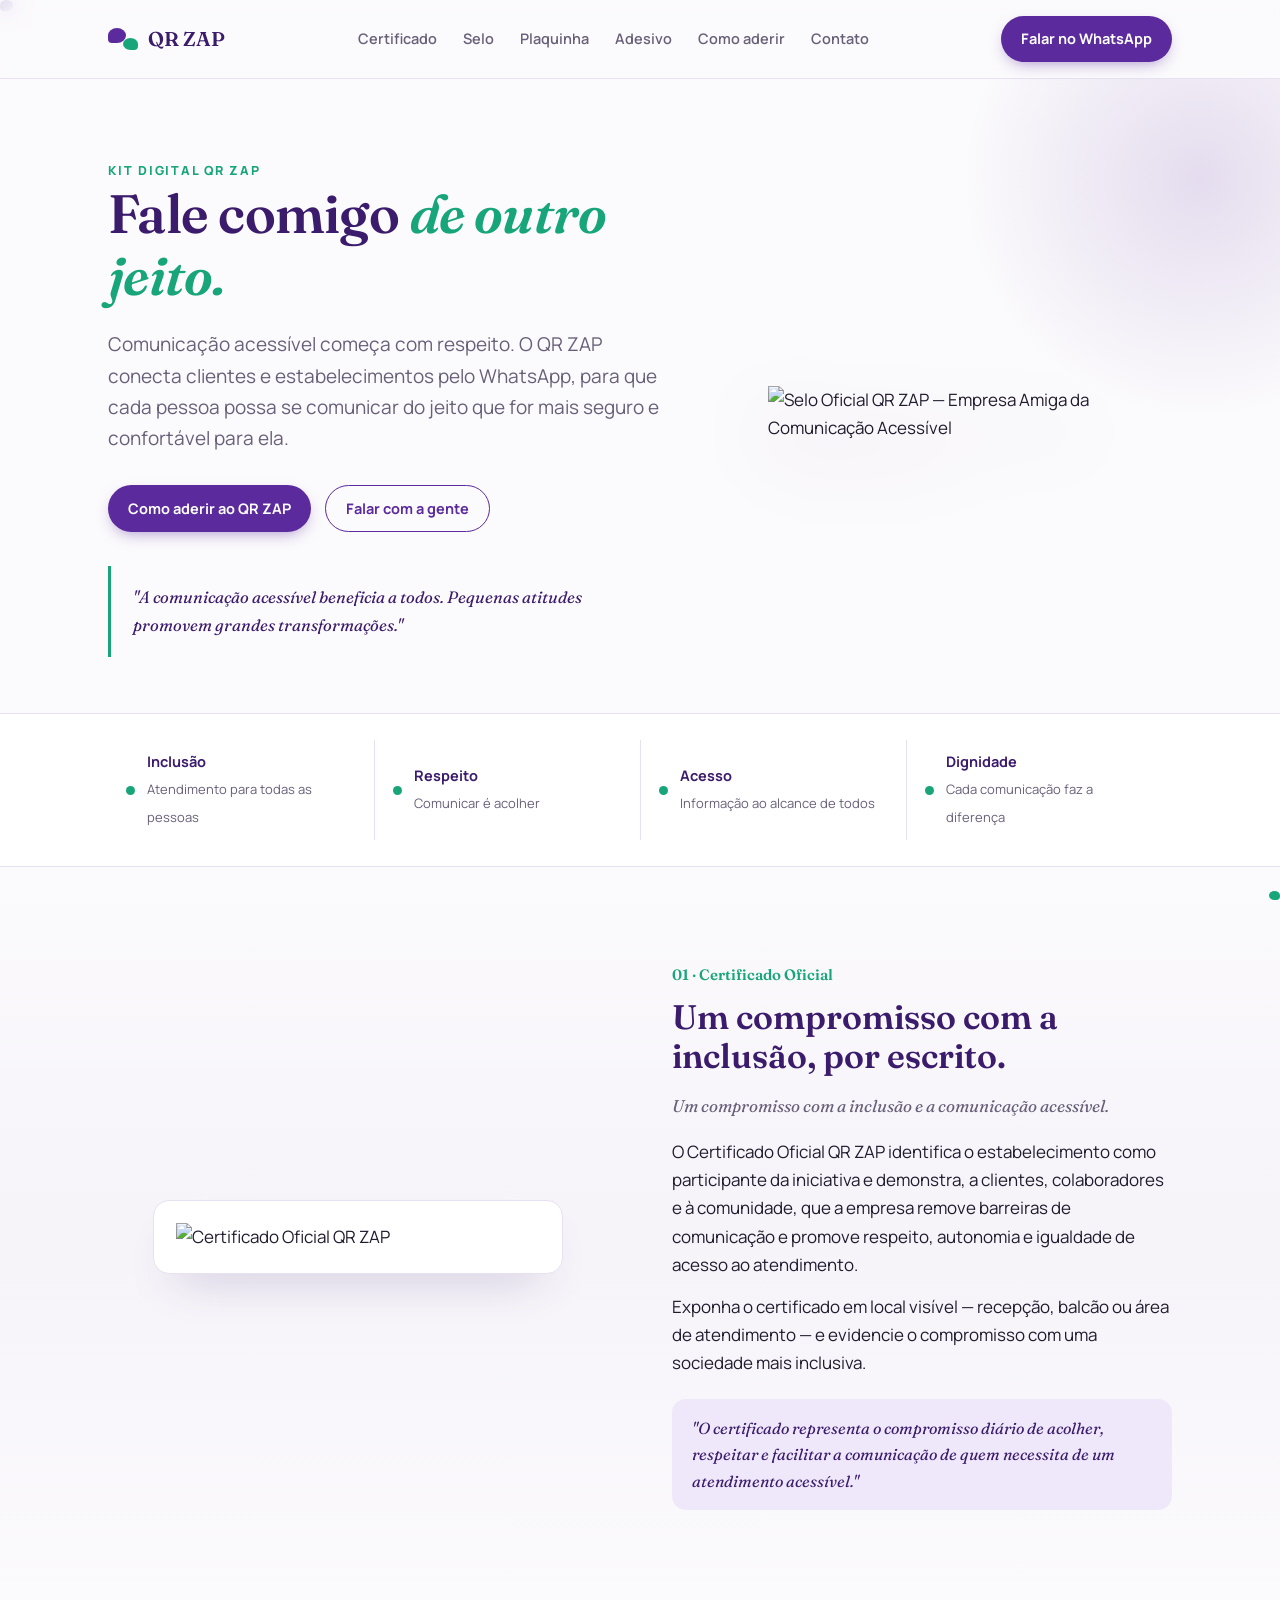
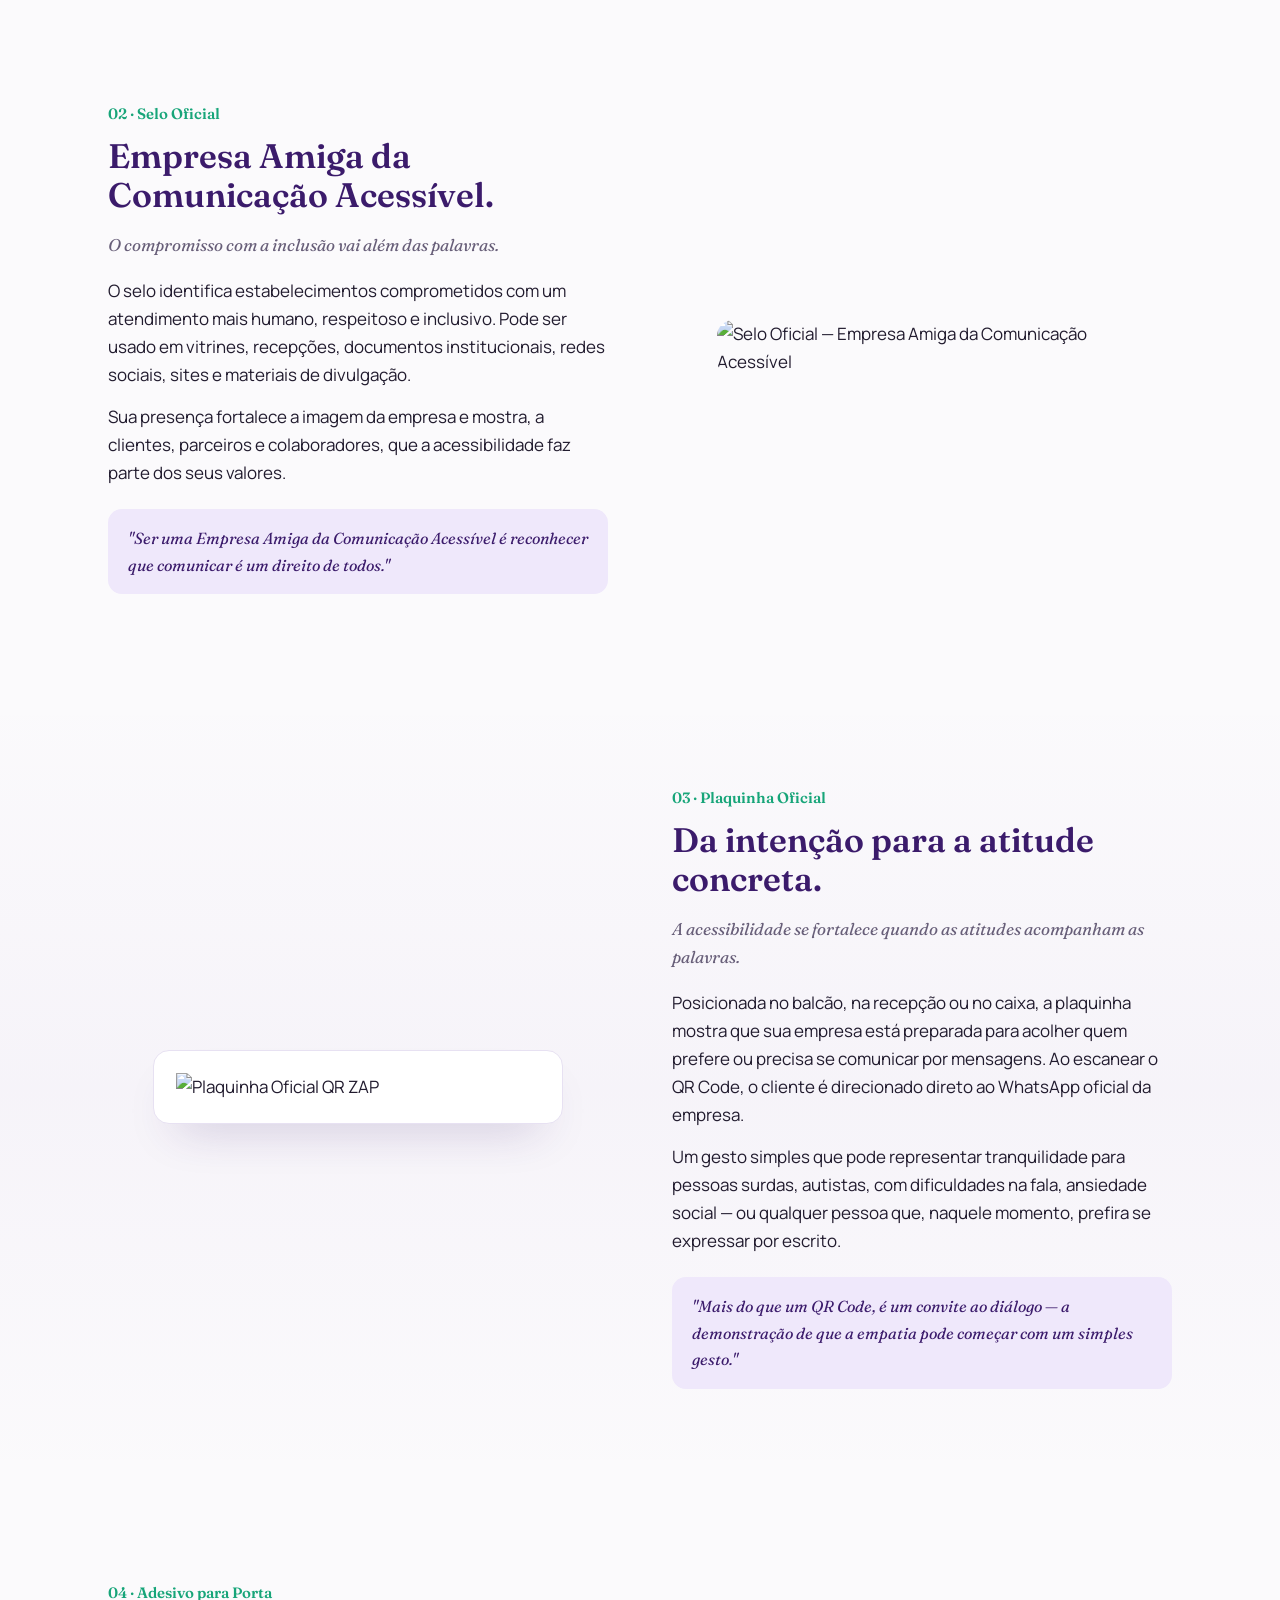
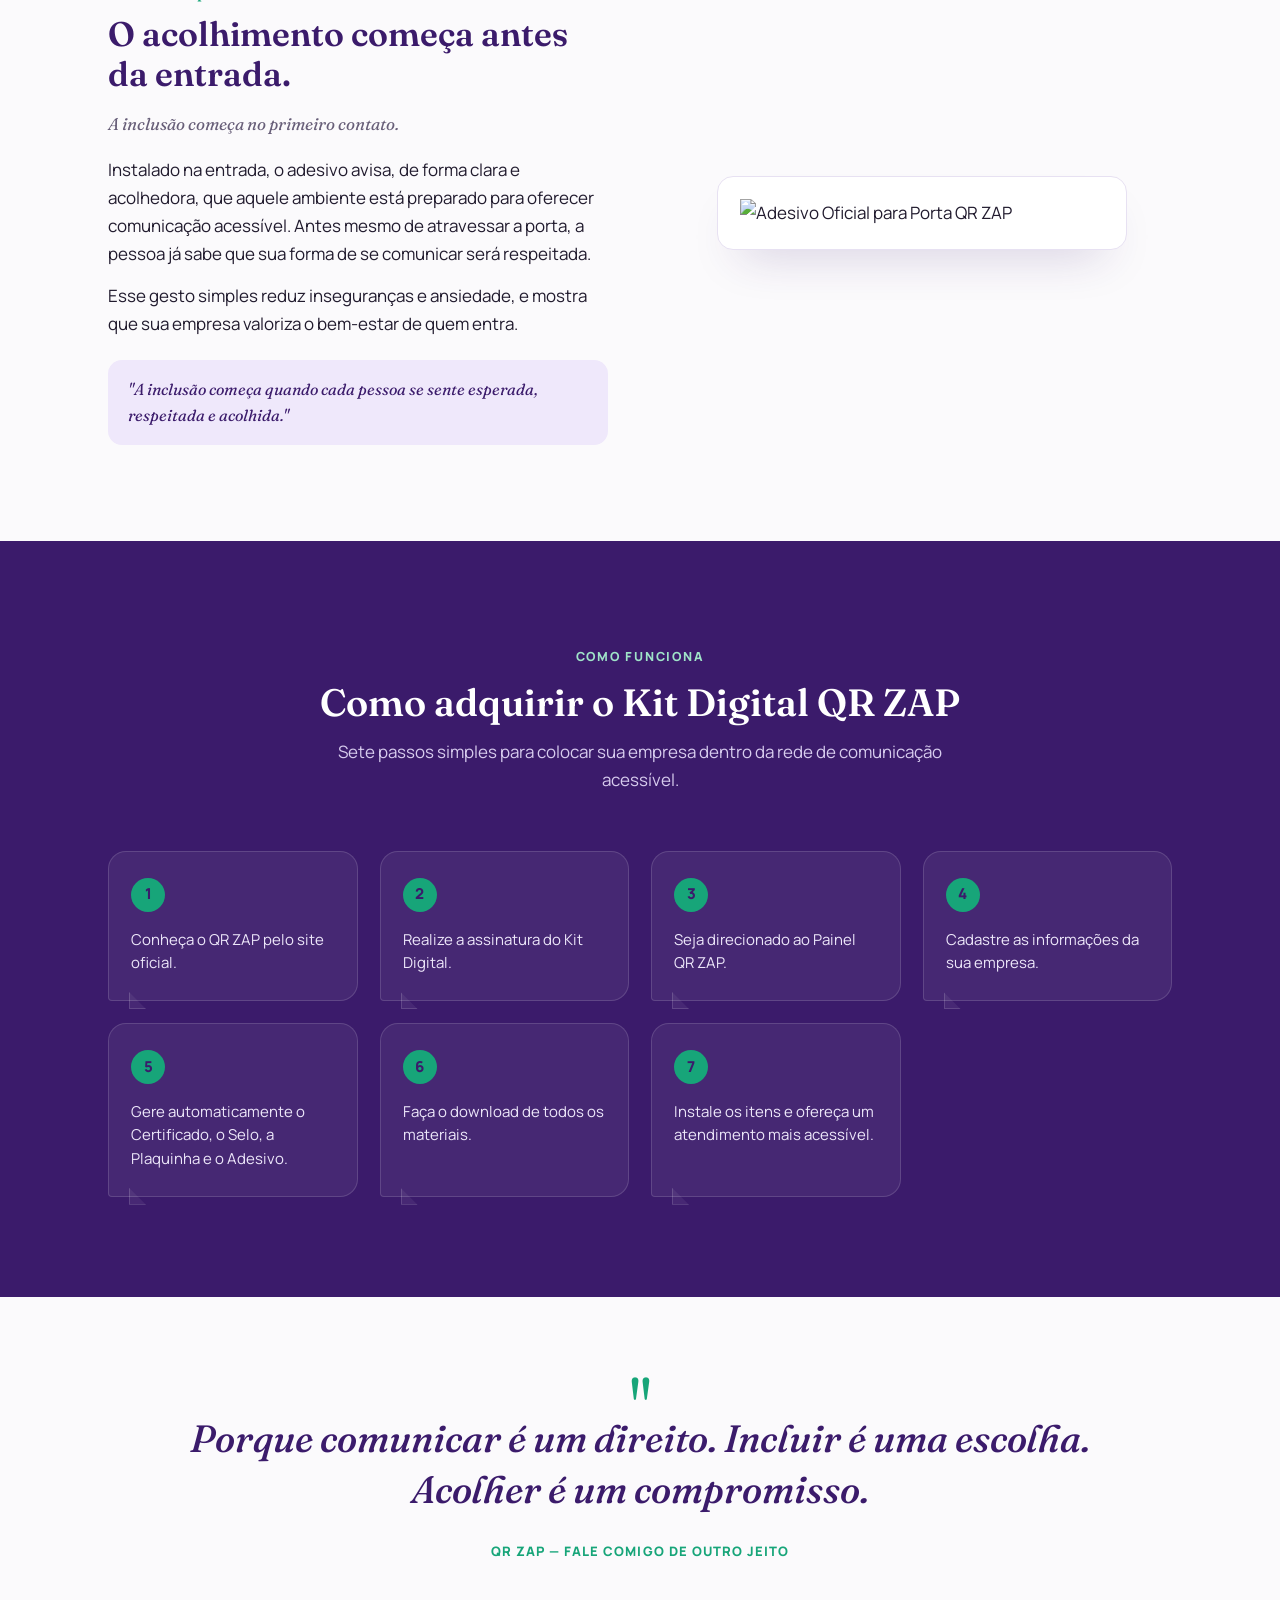
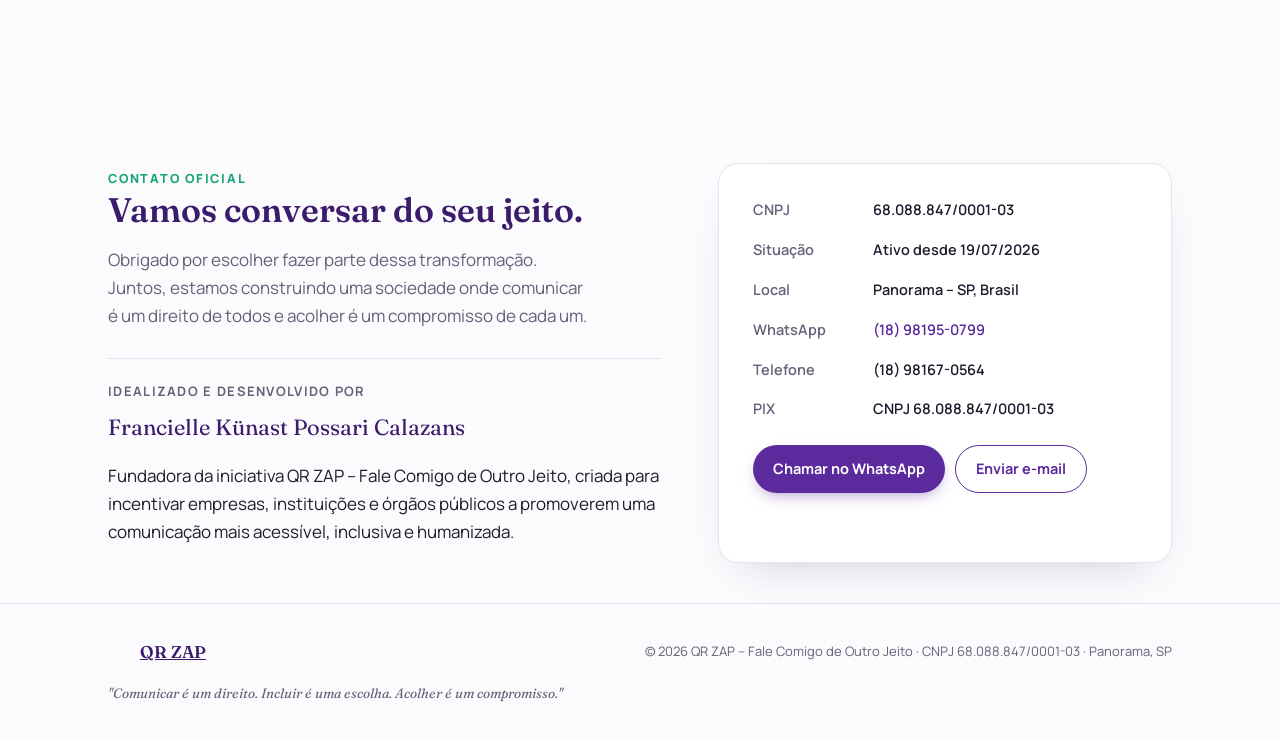
==== manual-qr-zap.html @ e284384b "manual-qr-zap.html" ====
<!DOCTYPE html>
<html lang="pt-BR">
<head>
<meta charset="UTF-8">
<meta name="viewport" content="width=device-width, initial-scale=1.0">
<title>QR ZAP — Fale Comigo de Outro Jeito</title>
<meta name="description" content="QR ZAP: comunicação acessível por WhatsApp. Certificado, Selo, Plaquinha e Adesivo Oficial para empresas comprometidas com a inclusão.">
<link rel="preconnect" href="https://fonts.googleapis.com">
<link rel="preconnect" href="https://fonts.gstatic.com" crossorigin>
<link href="https://fonts.googleapis.com/css2?family=Fraunces:ital,opsz,wght@0,9..144,400;0,9..144,600;1,9..144,500&family=Manrope:wght@400;500;600;700;800&display=swap" rel="stylesheet">
<style>
  :root{
    --purple-deep:#3B1B6B;
    --purple:#5B2A9D;
    --purple-soft:#EFE8FB;
    --green:#17A579;
    --green-soft:#E4F8F0;
    --ink:#211B2E;
    --muted:#685F79;
    --bg:#FBFAFC;
    --card:#FFFFFF;
    --line:#E7E1F2;
    --radius:20px;
    --max:1120px;
  }
  *{box-sizing:border-box;}
  html{scroll-behavior:smooth;}
  @media (prefers-reduced-motion:reduce){html{scroll-behavior:auto;}}
  body{
    margin:0;
    background:var(--bg);
    color:var(--ink);
    font-family:'Manrope',sans-serif;
    font-size:17px;
    line-height:1.65;
    -webkit-font-smoothing:antialiased;
  }
  h1,h2,h3,.serif{
    font-family:'Fraunces',serif;
    font-weight:600;
    color:var(--purple-deep);
    line-height:1.15;
    margin:0;
  }
  a{color:inherit;}
  img{max-width:100%;display:block;}
  .wrap{max-width:var(--max);margin:0 auto;padding:0 28px;}
  .eyebrow{
    text-transform:uppercase;
    letter-spacing:.14em;
    font-size:12.5px;
    font-weight:800;
    color:var(--green);
  }

  /* NAV */
  header.nav{
    position:sticky;top:0;z-index:50;
    background:rgba(251,250,252,.86);
    backdrop-filter:blur(10px);
    border-bottom:1px solid var(--line);
  }
  .nav-inner{
    max-width:var(--max);margin:0 auto;padding:16px 28px;
    display:flex;align-items:center;justify-content:space-between;gap:20px;
  }
  .brand{display:flex;align-items:center;gap:10px;font-family:'Fraunces',serif;font-weight:600;font-size:20px;color:var(--purple-deep);text-decoration:none;}
  .brand .bubbles{width:30px;height:22px;position:relative;flex:none;}
  .brand .bubbles span{position:absolute;border-radius:50% 50% 50% 4px;}
  .brand .bubbles span:first-child{width:18px;height:15px;background:var(--purple);left:0;top:0;}
  .brand .bubbles span:last-child{width:15px;height:12px;background:var(--green);right:0;bottom:0;border-radius:50% 50% 4px 50%;}
  nav.links{display:flex;gap:26px;font-size:14.5px;font-weight:600;}
  nav.links a{text-decoration:none;color:var(--muted);transition:color .15s;}
  nav.links a:hover{color:var(--purple);}
  .btn{
    display:inline-flex;align-items:center;gap:8px;
    background:var(--purple);color:#fff;
    padding:11px 20px;border-radius:999px;
    font-weight:700;font-size:14.5px;text-decoration:none;
    box-shadow:0 6px 16px -6px rgba(91,42,157,.55);
    transition:transform .15s, box-shadow .15s;
    border:none;cursor:pointer;
  }
  .btn:hover{transform:translateY(-1px);box-shadow:0 10px 20px -8px rgba(91,42,157,.6);}
  .btn.ghost{background:transparent;color:var(--purple);border:1.5px solid var(--purple);box-shadow:none;}
  .menu-toggle{display:none;background:none;border:none;font-size:22px;color:var(--purple-deep);cursor:pointer;}

  /* HERO */
  .hero{padding:76px 0 40px;position:relative;overflow:hidden;}
  .hero::before{
    content:"";position:absolute;top:-140px;right:-160px;width:480px;height:480px;
    background:radial-gradient(circle,rgba(91,42,157,.14),transparent 70%);
    pointer-events:none;
  }
  .hero-grid{display:grid;grid-template-columns:1.1fr .9fr;gap:56px;align-items:center;}
  .hero h1{font-size:clamp(34px,4.6vw,54px);letter-spacing:-.01em;}
  .hero h1 em{font-style:italic;color:var(--green);}
  .hero p.lead{margin:22px 0 30px;font-size:19px;color:var(--muted);max-width:52ch;}
  .hero .cta-row{display:flex;gap:14px;flex-wrap:wrap;}
  .hero-quote{
    margin-top:34px;padding:18px 22px;border-left:3px solid var(--green);
    font-family:'Fraunces',serif;font-style:italic;color:var(--purple-deep);font-size:16.5px;
  }
  .hero-art{position:relative;display:flex;justify-content:center;}
  .hero-art img{width:78%;filter:drop-shadow(0 30px 40px rgba(59,27,107,.22));}

  /* VALUES STRIP */
  .values{border-top:1px solid var(--line);border-bottom:1px solid var(--line);background:var(--card);}
  .values .wrap{display:grid;grid-template-columns:repeat(4,1fr);gap:0;padding:26px 28px;}
  .value-item{display:flex;align-items:center;gap:12px;padding:10px 18px;border-left:1px solid var(--line);}
  .value-item:first-child{border-left:none;}
  .value-item .dot{width:9px;height:9px;border-radius:50%;background:var(--green);flex:none;}
  .value-item strong{display:block;font-size:14.5px;color:var(--purple-deep);}
  .value-item span{font-size:13px;color:var(--muted);}

  /* SECTIONS */
  section.material{padding:96px 0;}
  section.material .wrap{display:grid;grid-template-columns:1fr 1fr;gap:64px;align-items:center;}
  section.material.reverse .wrap{grid-template-columns:1fr 1fr;}
  section.material.reverse .art{order:2;}
  section.material.reverse .copy{order:1;}
  .art{display:flex;justify-content:center;}
  .art img{width:82%;border-radius:16px;}
  .art.card img{background:var(--card);padding:22px;box-shadow:0 24px 48px -24px rgba(59,27,107,.28);border:1px solid var(--line);}
  .copy .num{font-family:'Fraunces',serif;font-size:15px;font-weight:600;color:var(--green);margin-bottom:10px;display:block;}
  .copy h2{font-size:clamp(26px,3vw,34px);margin-bottom:16px;}
  .copy .tagline{font-family:'Fraunces',serif;font-style:italic;color:var(--muted);font-size:17px;margin-bottom:18px;}
  .copy p{color:var(--ink);margin:0 0 14px;}
  .copy blockquote{
    margin:22px 0 0;padding:16px 20px;background:var(--purple-soft);
    border-radius:14px;font-family:'Fraunces',serif;font-style:italic;
    color:var(--purple-deep);font-size:16px;border:none;
  }
  section.material:nth-of-type(odd){background:linear-gradient(180deg,transparent,rgba(91,42,157,.03) 50%,transparent);}

  /* HOW TO JOIN - chat bubble timeline */
  .join{padding:100px 0;background:var(--purple-deep);color:#fff;position:relative;}
  .join .wrap{position:relative;z-index:1;}
  .join .head{max-width:640px;margin:0 auto 56px;text-align:center;}
  .join .head .eyebrow{color:#9FE3C8;}
  .join h2{color:#fff;font-size:clamp(28px,3.4vw,38px);margin-top:12px;}
  .join .head p{color:#D7CCEE;margin-top:14px;font-size:17px;}
  .steps{display:grid;grid-template-columns:repeat(auto-fit,minmax(230px,1fr));gap:22px;counter-reset:step;}
  .step{
    background:rgba(255,255,255,.06);border:1px solid rgba(255,255,255,.14);
    border-radius:18px 18px 18px 4px;padding:26px 22px;position:relative;
  }
  .step::after{
    content:"";position:absolute;left:20px;bottom:-9px;width:16px;height:16px;
    background:inherit;border-left:1px solid rgba(255,255,255,.14);border-bottom:1px solid rgba(255,255,255,.14);
    clip-path:polygon(0 0,100% 100%,0 100%);
  }
  .step .n{
    counter-increment:step;
    display:inline-flex;align-items:center;justify-content:center;
    width:34px;height:34px;border-radius:50%;background:var(--green);
    color:var(--purple-deep);font-weight:800;font-family:'Manrope';font-size:15px;margin-bottom:16px;
  }
  .step .n::before{content:counter(step);}
  .step p{margin:0;color:#EDE7FA;font-size:15px;line-height:1.55;}

  /* PULL QUOTE / MOTTO */
  .motto{padding:110px 0;text-align:center;}
  .motto .mark{font-family:'Fraunces',serif;font-size:70px;color:var(--green);line-height:0;display:block;margin-bottom:6px;}
  .motto p{
    font-family:'Fraunces',serif;font-style:italic;font-weight:500;
    font-size:clamp(24px,3.6vw,38px);color:var(--purple-deep);
    max-width:900px;margin:0 auto;line-height:1.35;
  }
  .motto .sign{margin-top:26px;color:var(--green);font-weight:800;letter-spacing:.08em;text-transform:uppercase;font-size:13px;}

  /* CONTACT / FOOTER */
  .contact{padding:90px 0 40px;}
  .contact .grid{display:grid;grid-template-columns:1.1fr .9fr;gap:56px;}
  .contact h2{font-size:clamp(26px,3vw,34px);}
  .contact p.lead{color:var(--muted);margin-top:16px;max-width:48ch;}
  .founder{
    margin-top:28px;padding-top:22px;border-top:1px solid var(--line);
  }
  .founder .role{font-size:13px;text-transform:uppercase;letter-spacing:.1em;color:var(--muted);font-weight:700;}
  .founder .name{font-family:'Fraunces',serif;font-size:22px;color:var(--purple-deep);margin-top:6px;}
  .card-info{
    background:var(--card);border:1px solid var(--line);border-radius:var(--radius);
    padding:34px;box-shadow:0 20px 44px -28px rgba(59,27,107,.3);
  }
  .card-info dl{margin:0;display:grid;gap:16px;}
  .card-info .row{display:grid;grid-template-columns:110px 1fr;gap:10px;align-items:baseline;font-size:14.5px;}
  .card-info dt{color:var(--muted);font-weight:600;}
  .card-info dd{margin:0;font-weight:600;color:var(--ink);}
  .card-info dd a{color:var(--purple);text-decoration:none;}
  .card-info dd a:hover{text-decoration:underline;}
  .card-info .actions{margin-top:24px;display:flex;gap:10px;flex-wrap:wrap;}

  footer{border-top:1px solid var(--line);padding:34px 0;}
  footer .wrap{display:flex;justify-content:space-between;align-items:center;gap:16px;flex-wrap:wrap;}
  footer .foot-brand{display:flex;align-items:center;gap:10px;font-family:'Fraunces',serif;color:var(--purple-deep);font-weight:600;}
  footer small{color:var(--muted);font-size:13px;}
  footer .foot-motto{font-family:'Fraunces',serif;font-style:italic;color:var(--muted);font-size:13.5px;text-align:right;}

  @media (max-width:900px){
    nav.links{display:none;}
    .menu-toggle{display:block;}
    .hero-grid,section.material .wrap,.contact .grid{grid-template-columns:1fr!important;}
    section.material.reverse .art,section.material.reverse .copy{order:0;}
    .art{order:-1;}
    .values .wrap{grid-template-columns:1fr 1fr;}
    .value-item{border-left:none;border-top:1px solid var(--line);padding-top:16px;}
    .value-item:nth-child(-n+2){border-top:none;}
    footer .wrap{flex-direction:column;text-align:center;}
    footer .foot-motto{text-align:center;}
  }
  @media (max-width:480px){
    .values .wrap{grid-template-columns:1fr;}
  }
</style>
</head>
<body>

<header class="nav">
  <div class="nav-inner">
    <a href="#topo" class="brand"><span class="bubbles"><span></span><span></span></span> QR ZAP</a>
    <nav class="links">
      <a href="#certificado">Certificado</a>
      <a href="#selo">Selo</a>
      <a href="#plaquinha">Plaquinha</a>
      <a href="#adesivo">Adesivo</a>
      <a href="#aderir">Como aderir</a>
      <a href="#contato">Contato</a>
    </nav>
    <a class="btn" href="https://wa.me/5518981950799" target="_blank" rel="noopener">Falar no WhatsApp</a>
  </div>
</header>

<main id="topo">

  <section class="hero">
    <div class="wrap hero-grid">
      <div>
        <span class="eyebrow">Kit Digital QR ZAP</span>
        <h1>Fale comigo <em>de outro jeito.</em></h1>
        <p class="lead">Comunicação acessível começa com respeito. O QR ZAP conecta clientes e estabelecimentos pelo WhatsApp, para que cada pessoa possa se comunicar do jeito que for mais seguro e confortável para ela.</p>
        <div class="cta-row">
          <a class="btn" href="#aderir">Como aderir ao QR ZAP</a>
          <a class="btn ghost" href="#contato">Falar com a gente</a>
        </div>
        <p class="hero-quote">"A comunicação acessível beneficia a todos. Pequenas atitudes promovem grandes transformações."</p>
      </div>
      <div class="hero-art">
        <img src="assets/img/selo-oficial.png" alt="Selo Oficial QR ZAP — Empresa Amiga da Comunicação Acessível" loading="lazy">
      </div>
    </div>
  </section>

  <section class="values">
    <div class="wrap">
      <div class="value-item"><span class="dot"></span><div><strong>Inclusão</strong><span>Atendimento para todas as pessoas</span></div></div>
      <div class="value-item"><span class="dot"></span><div><strong>Respeito</strong><span>Comunicar é acolher</span></div></div>
      <div class="value-item"><span class="dot"></span><div><strong>Acesso</strong><span>Informação ao alcance de todos</span></div></div>
      <div class="value-item"><span class="dot"></span><div><strong>Dignidade</strong><span>Cada comunicação faz a diferença</span></div></div>
    </div>
  </section>

  <section class="material" id="certificado">
    <div class="wrap">
      <div class="art card"><img src="assets/img/certificado-oficial.png" alt="Certificado Oficial QR ZAP" loading="lazy"></div>
      <div class="copy">
        <span class="num">01 · Certificado Oficial</span>
        <h2>Um compromisso com a inclusão, por escrito.</h2>
        <p class="tagline">Um compromisso com a inclusão e a comunicação acessível.</p>
        <p>O Certificado Oficial QR ZAP identifica o estabelecimento como participante da iniciativa e demonstra, a clientes, colaboradores e à comunidade, que a empresa remove barreiras de comunicação e promove respeito, autonomia e igualdade de acesso ao atendimento.</p>
        <p>Exponha o certificado em local visível — recepção, balcão ou área de atendimento — e evidencie o compromisso com uma sociedade mais inclusiva.</p>
        <blockquote>"O certificado representa o compromisso diário de acolher, respeitar e facilitar a comunicação de quem necessita de um atendimento acessível."</blockquote>
      </div>
    </div>
  </section>

  <section class="material reverse" id="selo">
    <div class="wrap">
      <div class="art"><img src="assets/img/selo-oficial.png" alt="Selo Oficial — Empresa Amiga da Comunicação Acessível" loading="lazy"></div>
      <div class="copy">
        <span class="num">02 · Selo Oficial</span>
        <h2>Empresa Amiga da Comunicação Acessível.</h2>
        <p class="tagline">O compromisso com a inclusão vai além das palavras.</p>
        <p>O selo identifica estabelecimentos comprometidos com um atendimento mais humano, respeitoso e inclusivo. Pode ser usado em vitrines, recepções, documentos institucionais, redes sociais, sites e materiais de divulgação.</p>
        <p>Sua presença fortalece a imagem da empresa e mostra, a clientes, parceiros e colaboradores, que a acessibilidade faz parte dos seus valores.</p>
        <blockquote>"Ser uma Empresa Amiga da Comunicação Acessível é reconhecer que comunicar é um direito de todos."</blockquote>
      </div>
    </div>
  </section>

  <section class="material" id="plaquinha">
    <div class="wrap">
      <div class="art card"><img src="assets/img/plaquinha-qr.png" alt="Plaquinha Oficial QR ZAP" loading="lazy"></div>
      <div class="copy">
        <span class="num">03 · Plaquinha Oficial</span>
        <h2>Da intenção para a atitude concreta.</h2>
        <p class="tagline">A acessibilidade se fortalece quando as atitudes acompanham as palavras.</p>
        <p>Posicionada no balcão, na recepção ou no caixa, a plaquinha mostra que sua empresa está preparada para acolher quem prefere ou precisa se comunicar por mensagens. Ao escanear o QR Code, o cliente é direcionado direto ao WhatsApp oficial da empresa.</p>
        <p>Um gesto simples que pode representar tranquilidade para pessoas surdas, autistas, com dificuldades na fala, ansiedade social — ou qualquer pessoa que, naquele momento, prefira se expressar por escrito.</p>
        <blockquote>"Mais do que um QR Code, é um convite ao diálogo — a demonstração de que a empatia pode começar com um simples gesto."</blockquote>
      </div>
    </div>
  </section>

  <section class="material reverse" id="adesivo">
    <div class="wrap">
      <div class="art card"><img src="assets/img/adesivo-porta.png" alt="Adesivo Oficial para Porta QR ZAP" loading="lazy"></div>
      <div class="copy">
        <span class="num">04 · Adesivo para Porta</span>
        <h2>O acolhimento começa antes da entrada.</h2>
        <p class="tagline">A inclusão começa no primeiro contato.</p>
        <p>Instalado na entrada, o adesivo avisa, de forma clara e acolhedora, que aquele ambiente está preparado para oferecer comunicação acessível. Antes mesmo de atravessar a porta, a pessoa já sabe que sua forma de se comunicar será respeitada.</p>
        <p>Esse gesto simples reduz inseguranças e ansiedade, e mostra que sua empresa valoriza o bem-estar de quem entra.</p>
        <blockquote>"A inclusão começa quando cada pessoa se sente esperada, respeitada e acolhida."</blockquote>
      </div>
    </div>
  </section>

  <section class="join" id="aderir">
    <div class="wrap">
      <div class="head">
        <span class="eyebrow">Como funciona</span>
        <h2>Como adquirir o Kit Digital QR ZAP</h2>
        <p>Sete passos simples para colocar sua empresa dentro da rede de comunicação acessível.</p>
      </div>
      <div class="steps">
        <div class="step"><span class="n"></span><p>Conheça o QR ZAP pelo site oficial.</p></div>
        <div class="step"><span class="n"></span><p>Realize a assinatura do Kit Digital.</p></div>
        <div class="step"><span class="n"></span><p>Seja direcionado ao Painel QR ZAP.</p></div>
        <div class="step"><span class="n"></span><p>Cadastre as informações da sua empresa.</p></div>
        <div class="step"><span class="n"></span><p>Gere automaticamente o Certificado, o Selo, a Plaquinha e o Adesivo.</p></div>
        <div class="step"><span class="n"></span><p>Faça o download de todos os materiais.</p></div>
        <div class="step"><span class="n"></span><p>Instale os itens e ofereça um atendimento mais acessível.</p></div>
      </div>
    </div>
  </section>

  <section class="motto">
    <div class="wrap">
      <span class="mark">"</span>
      <p>Porque comunicar é um direito. Incluir é uma escolha. Acolher é um compromisso.</p>
      <div class="sign">QR ZAP — Fale Comigo de Outro Jeito</div>
    </div>
  </section>

  <section class="contact" id="contato">
    <div class="wrap grid">
      <div>
        <span class="eyebrow">Contato oficial</span>
        <h2>Vamos conversar do seu jeito.</h2>
        <p class="lead">Obrigado por escolher fazer parte dessa transformação. Juntos, estamos construindo uma sociedade onde comunicar é um direito de todos e acolher é um compromisso de cada um.</p>
        <div class="founder">
          <div class="role">Idealizado e desenvolvido por</div>
          <div class="name">Francielle Künast Possari Calazans</div>
          <p>Fundadora da iniciativa QR ZAP – Fale Comigo de Outro Jeito, criada para incentivar empresas, instituições e órgãos públicos a promoverem uma comunicação mais acessível, inclusiva e humanizada.</p>
        </div>
      </div>
      <div class="card-info">
        <dl>
          <div class="row"><dt>CNPJ</dt><dd>68.088.847/0001-03</dd></div>
          <div class="row"><dt>Situação</dt><dd>Ativo desde 19/07/2026</dd></div>
          <div class="row"><dt>Local</dt><dd>Panorama – SP, Brasil</dd></div>
          <div class="row"><dt>WhatsApp</dt><dd><a href="https://wa.me/5518981950799" target="_blank" rel="noopener">(18) 98195-0799</a></dd></div>
          <div class="row"><dt>Telefone</dt><dd>(18) 98167-0564</dd></div>
          <div class="row"><dt>PIX</dt><dd>CNPJ 68.088.847/0001-03</dd></div>
        </dl>
        <div class="actions">
          <a class="btn" href="https://wa.me/5518981950799" target="_blank" rel="noopener">Chamar no WhatsApp</a>
          <a class="btn ghost" href="mailto:contato@brochezapbrasil.com.br">Enviar e-mail</a>
        </div>
      </div>
    </div>
  </section>

</main>

<footer>
  <div class="wrap">
    <a href="#topo" class="foot-brand"><span class="bubbles" style="width:22px;height:16px;"><span style="width:13px;height:11px;background:var(--purple);border-radius:50% 50% 50% 4px;position:absolute;left:0;top:0;"></span><span style="width:11px;height:9px;background:var(--green);border-radius:50% 50% 4px 50%;position:absolute;right:0;bottom:0;"></span></span> QR ZAP</a>
    <small>© 2026 QR ZAP – Fale Comigo de Outro Jeito · CNPJ 68.088.847/0001-03 · Panorama, SP</small>
    <div class="foot-motto">"Comunicar é um direito. Incluir é uma escolha. Acolher é um compromisso."</div>
  </div>
</footer>

</body>
</html>
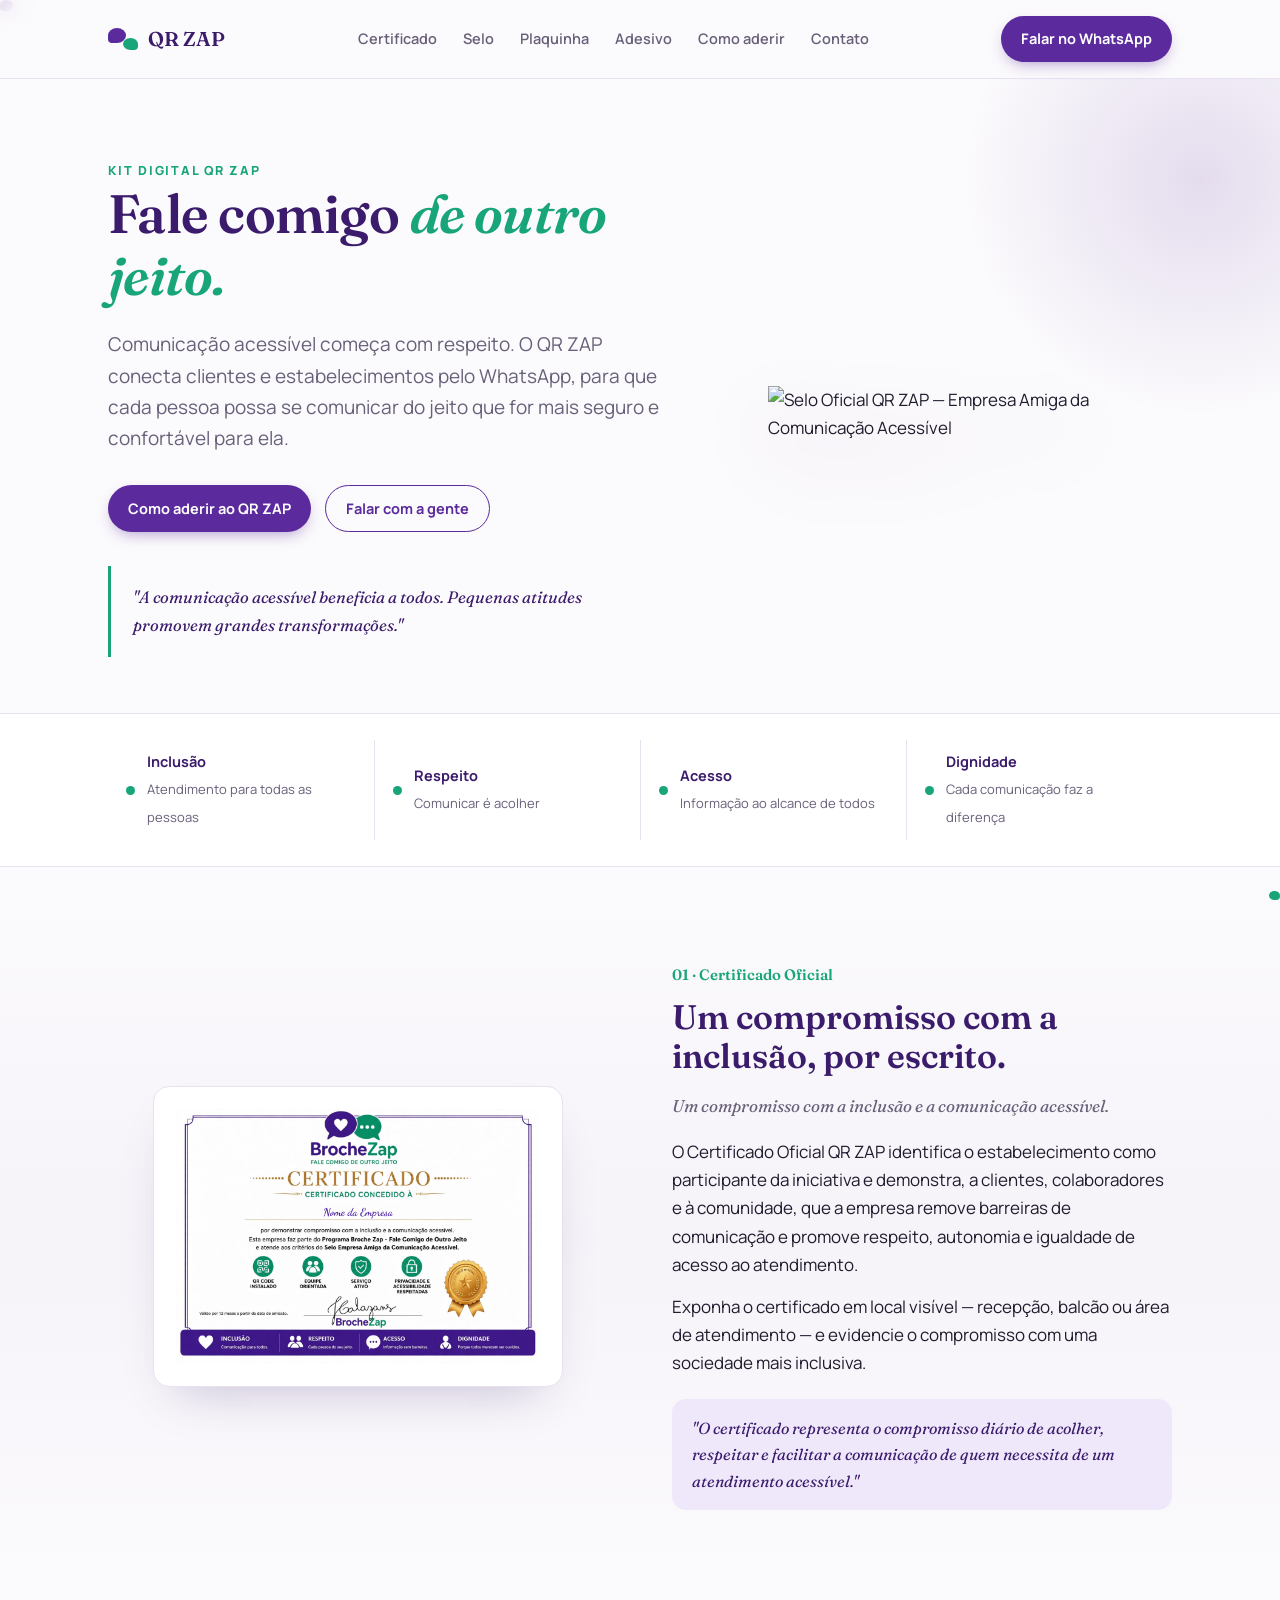
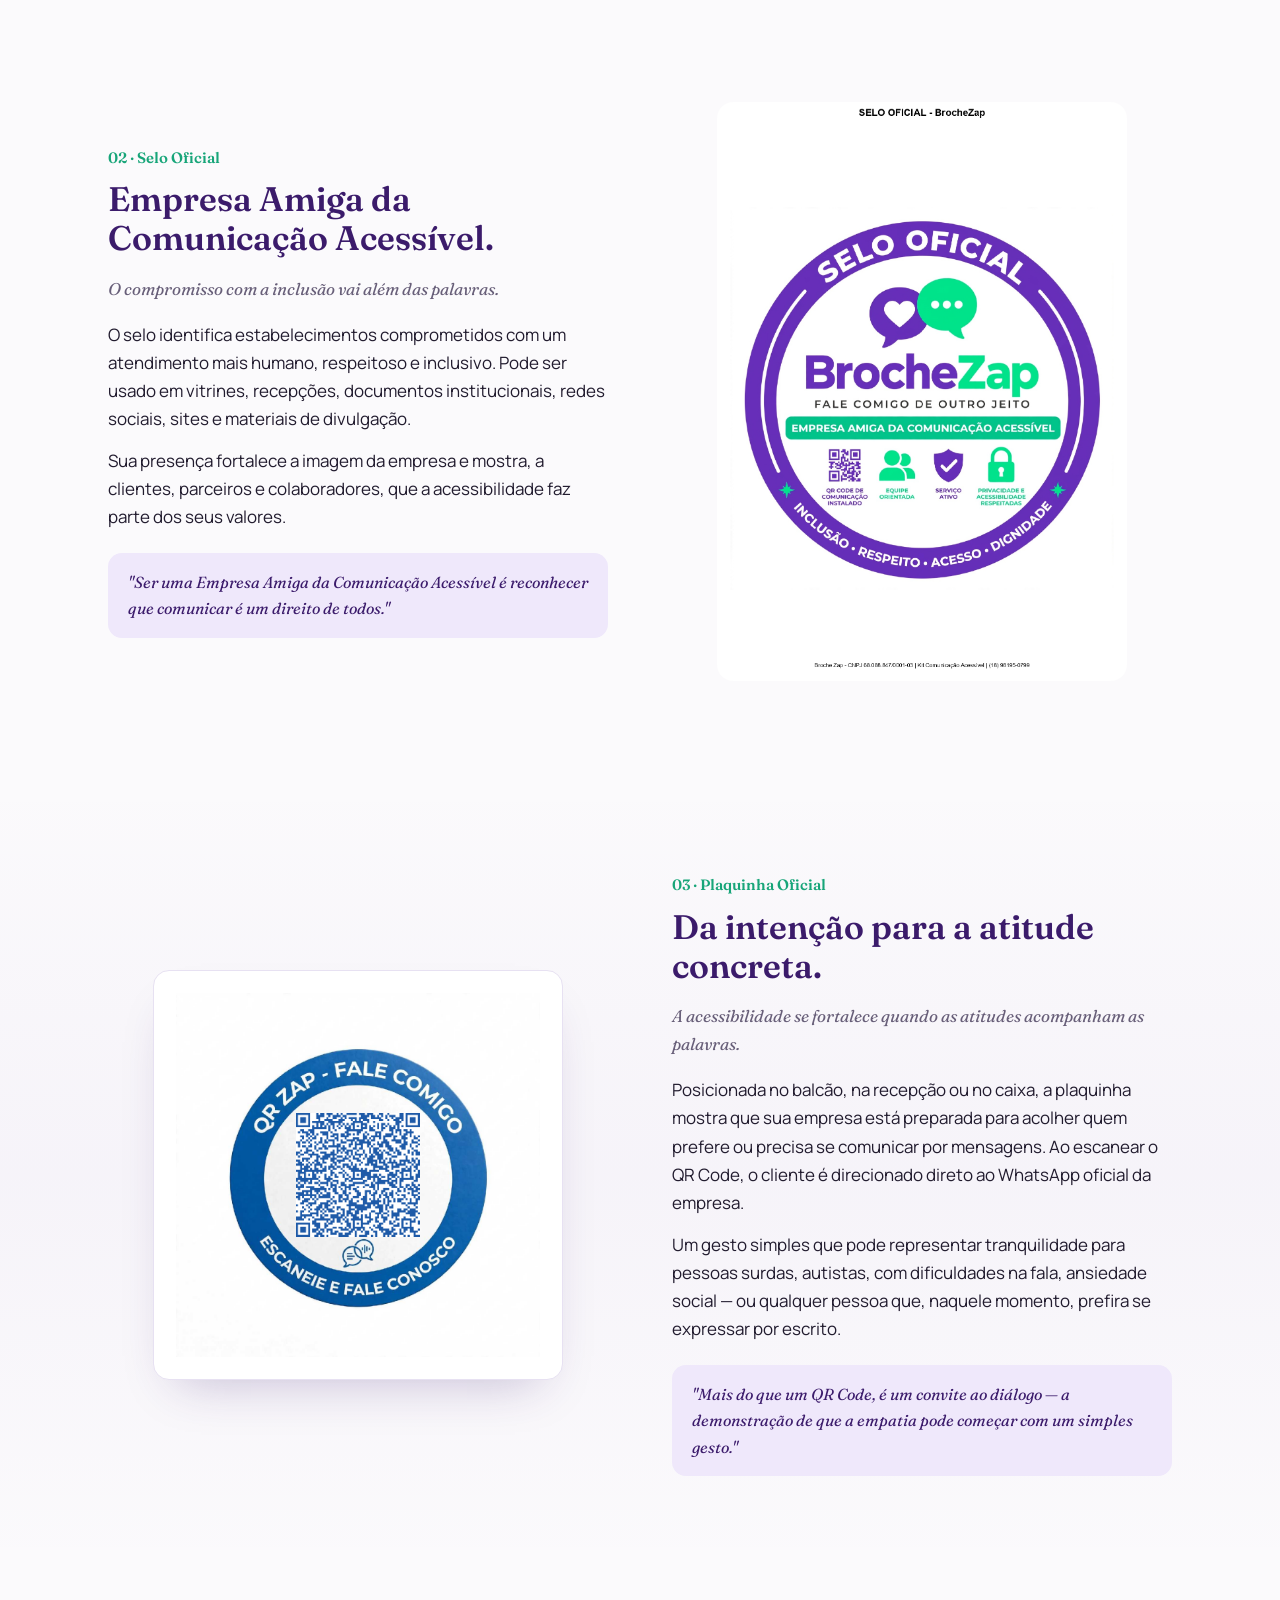
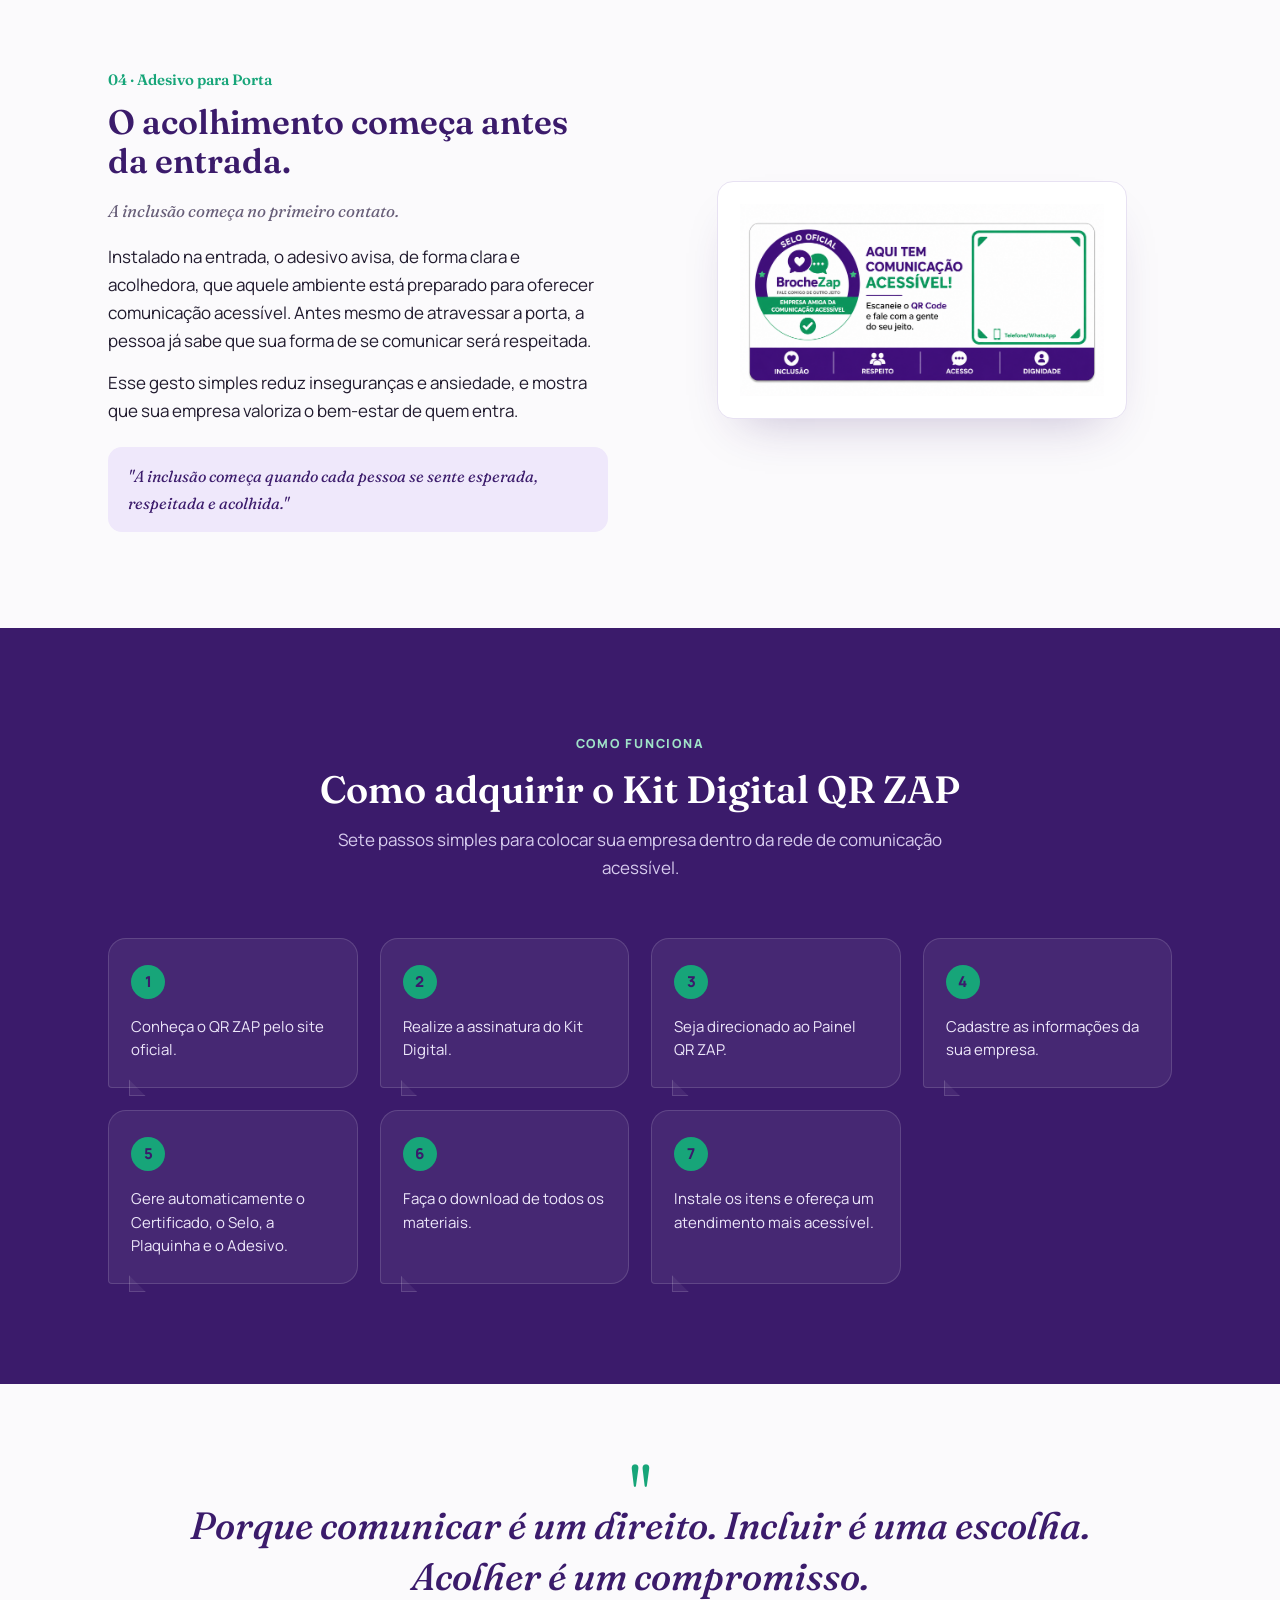
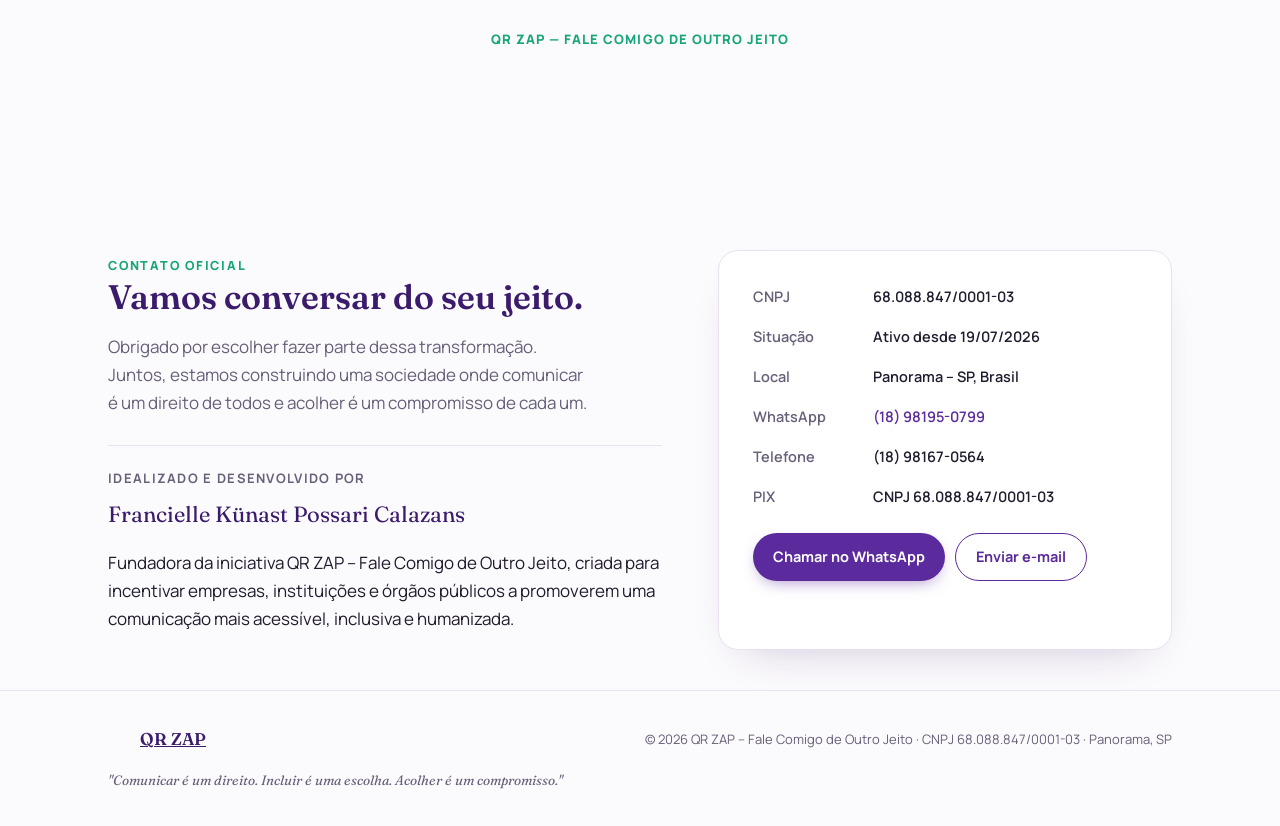
==== commit 418c29db: "Update manual-qr-zap.html" ====
--- a/manual-qr-zap.html
+++ b/manual-qr-zap.html
@@ -262,7 +262,7 @@
 
   <section class="material" id="certificado">
     <div class="wrap">
-      <div class="art card"><img src="assets/img/certificado-oficial.png" alt="Certificado Oficial QR ZAP" loading="lazy"></div>
+      <div class="art card"><img src="certificado-base.png" alt="Certificado Oficial QR ZAP" loading="lazy"></div>
       <div class="copy">
         <span class="num">01 · Certificado Oficial</span>
         <h2>Um compromisso com a inclusão, por escrito.</h2>
@@ -276,7 +276,7 @@
 
   <section class="material reverse" id="selo">
     <div class="wrap">
-      <div class="art"><img src="assets/img/selo-oficial.png" alt="Selo Oficial — Empresa Amiga da Comunicação Acessível" loading="lazy"></div>
+      <div class="art"><img src="selo-base.png" alt="Selo Oficial — Empresa Amiga da Comunicação Acessível" loading="lazy"></div>
       <div class="copy">
         <span class="num">02 · Selo Oficial</span>
         <h2>Empresa Amiga da Comunicação Acessível.</h2>
@@ -290,7 +290,7 @@
 
   <section class="material" id="plaquinha">
     <div class="wrap">
-      <div class="art card"><img src="assets/img/plaquinha-qr.png" alt="Plaquinha Oficial QR ZAP" loading="lazy"></div>
+      <div class="art card"><img src="qr-azul-base.png" alt="Plaquinha Oficial QR ZAP" loading="lazy"></div>
       <div class="copy">
         <span class="num">03 · Plaquinha Oficial</span>
         <h2>Da intenção para a atitude concreta.</h2>
@@ -304,7 +304,7 @@
 
   <section class="material reverse" id="adesivo">
     <div class="wrap">
-      <div class="art card"><img src="assets/img/adesivo-porta.png" alt="Adesivo Oficial para Porta QR ZAP" loading="lazy"></div>
+      <div class="art card"><img src="adesivo-porta-base.png" alt="Adesivo Oficial para Porta QR ZAP" loading="lazy"></div>
       <div class="copy">
         <span class="num">04 · Adesivo para Porta</span>
         <h2>O acolhimento começa antes da entrada.</h2>
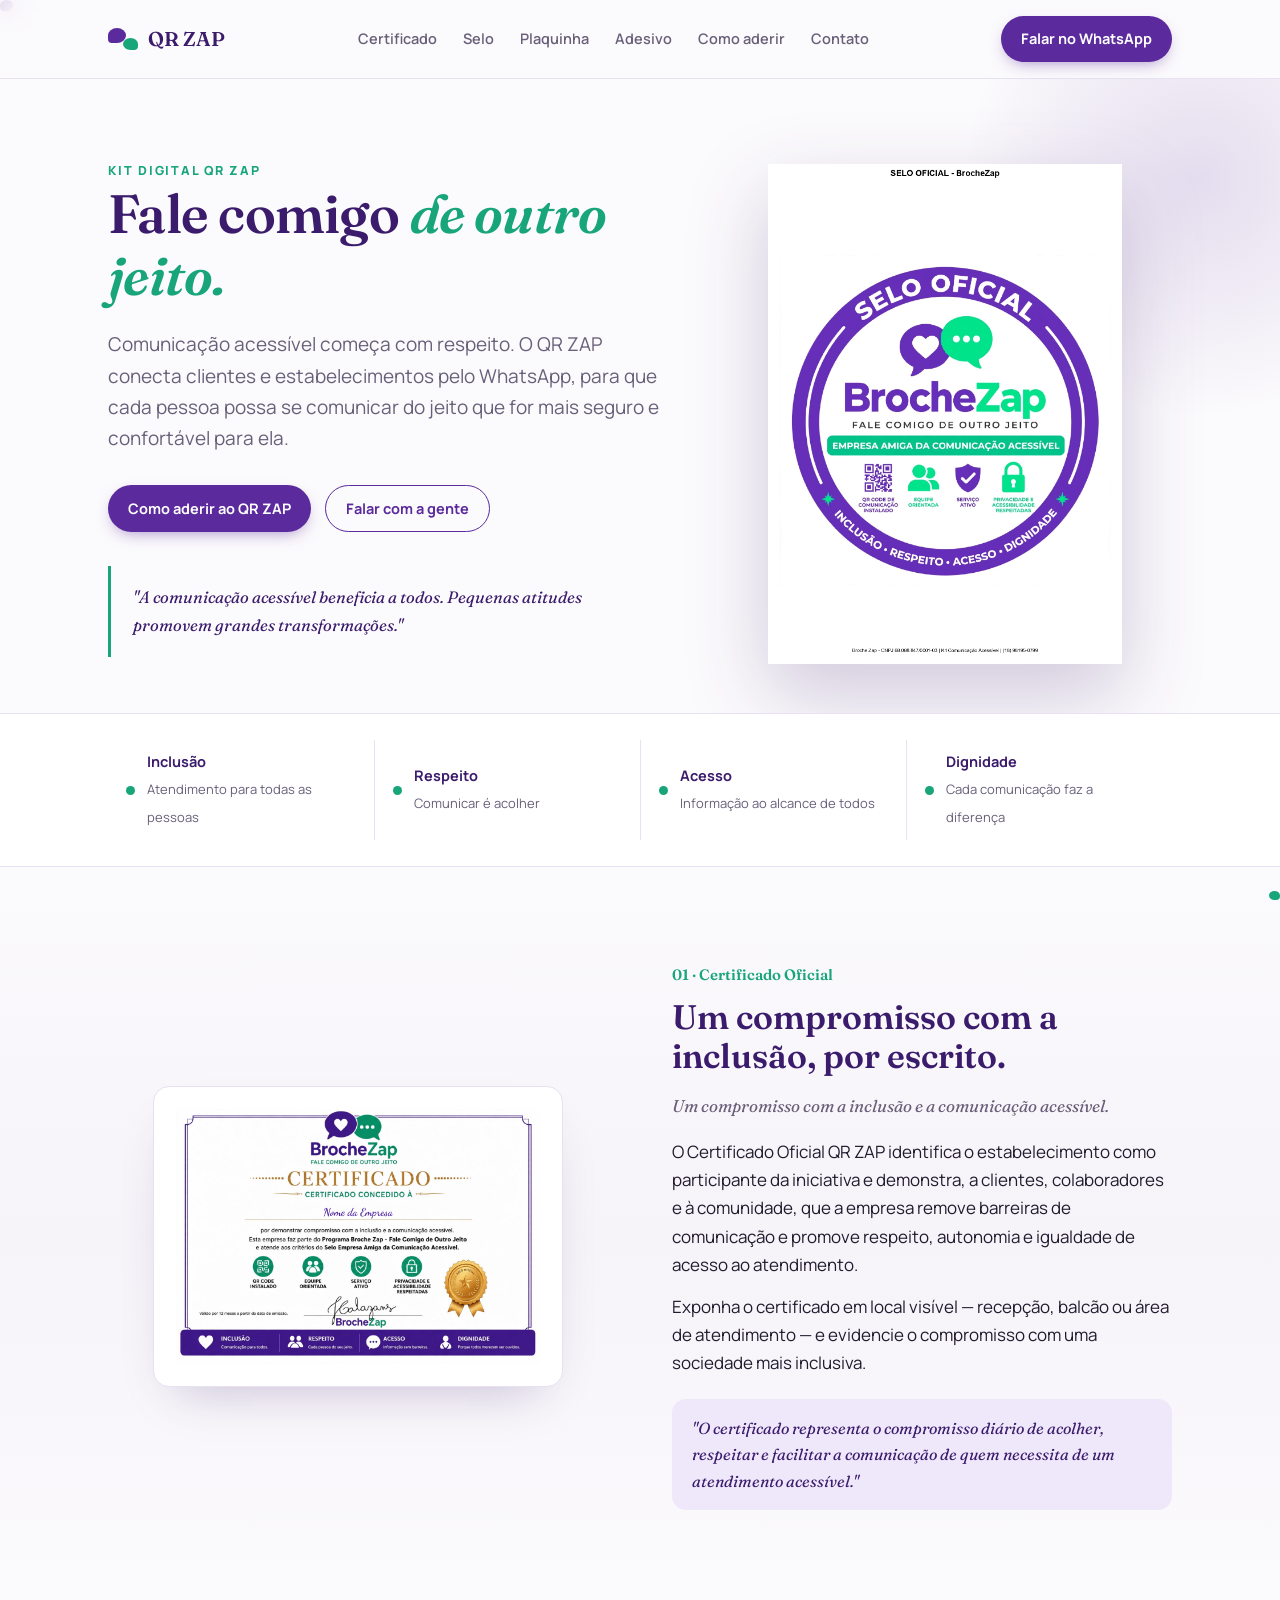
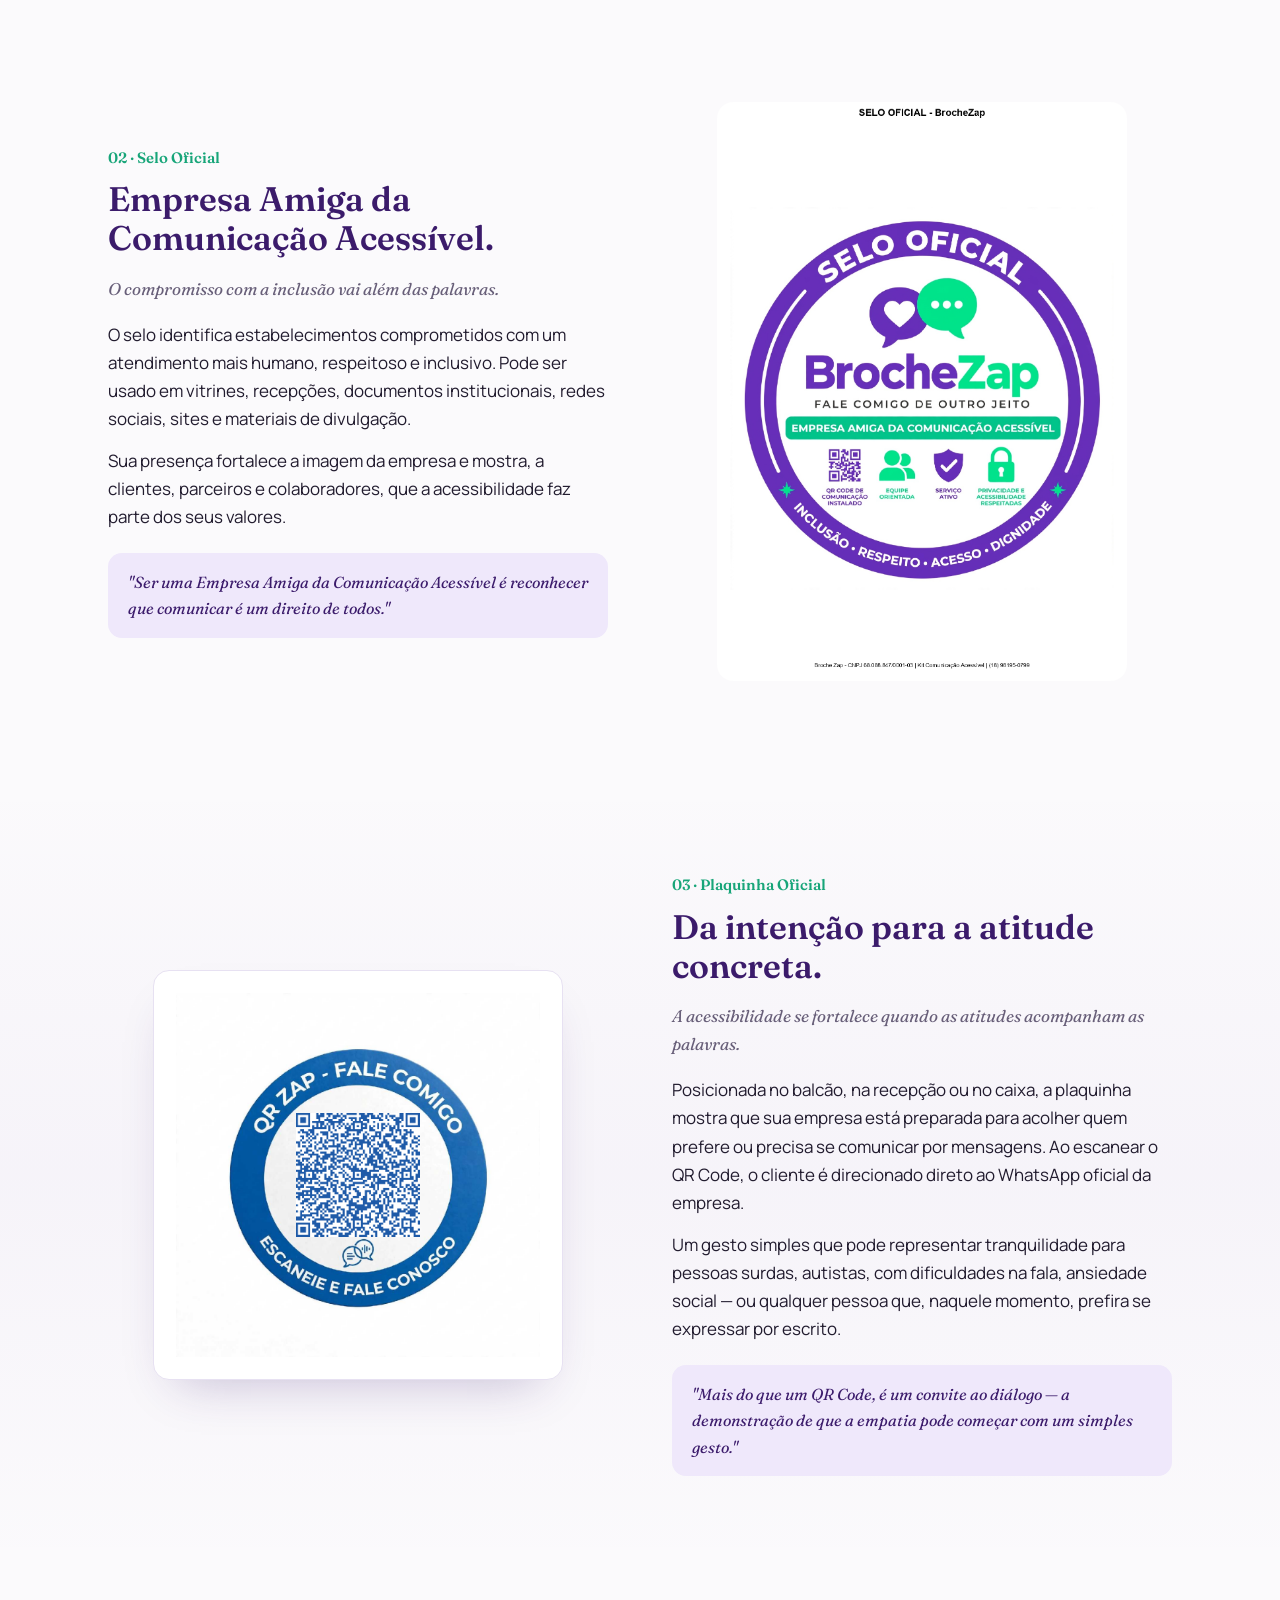
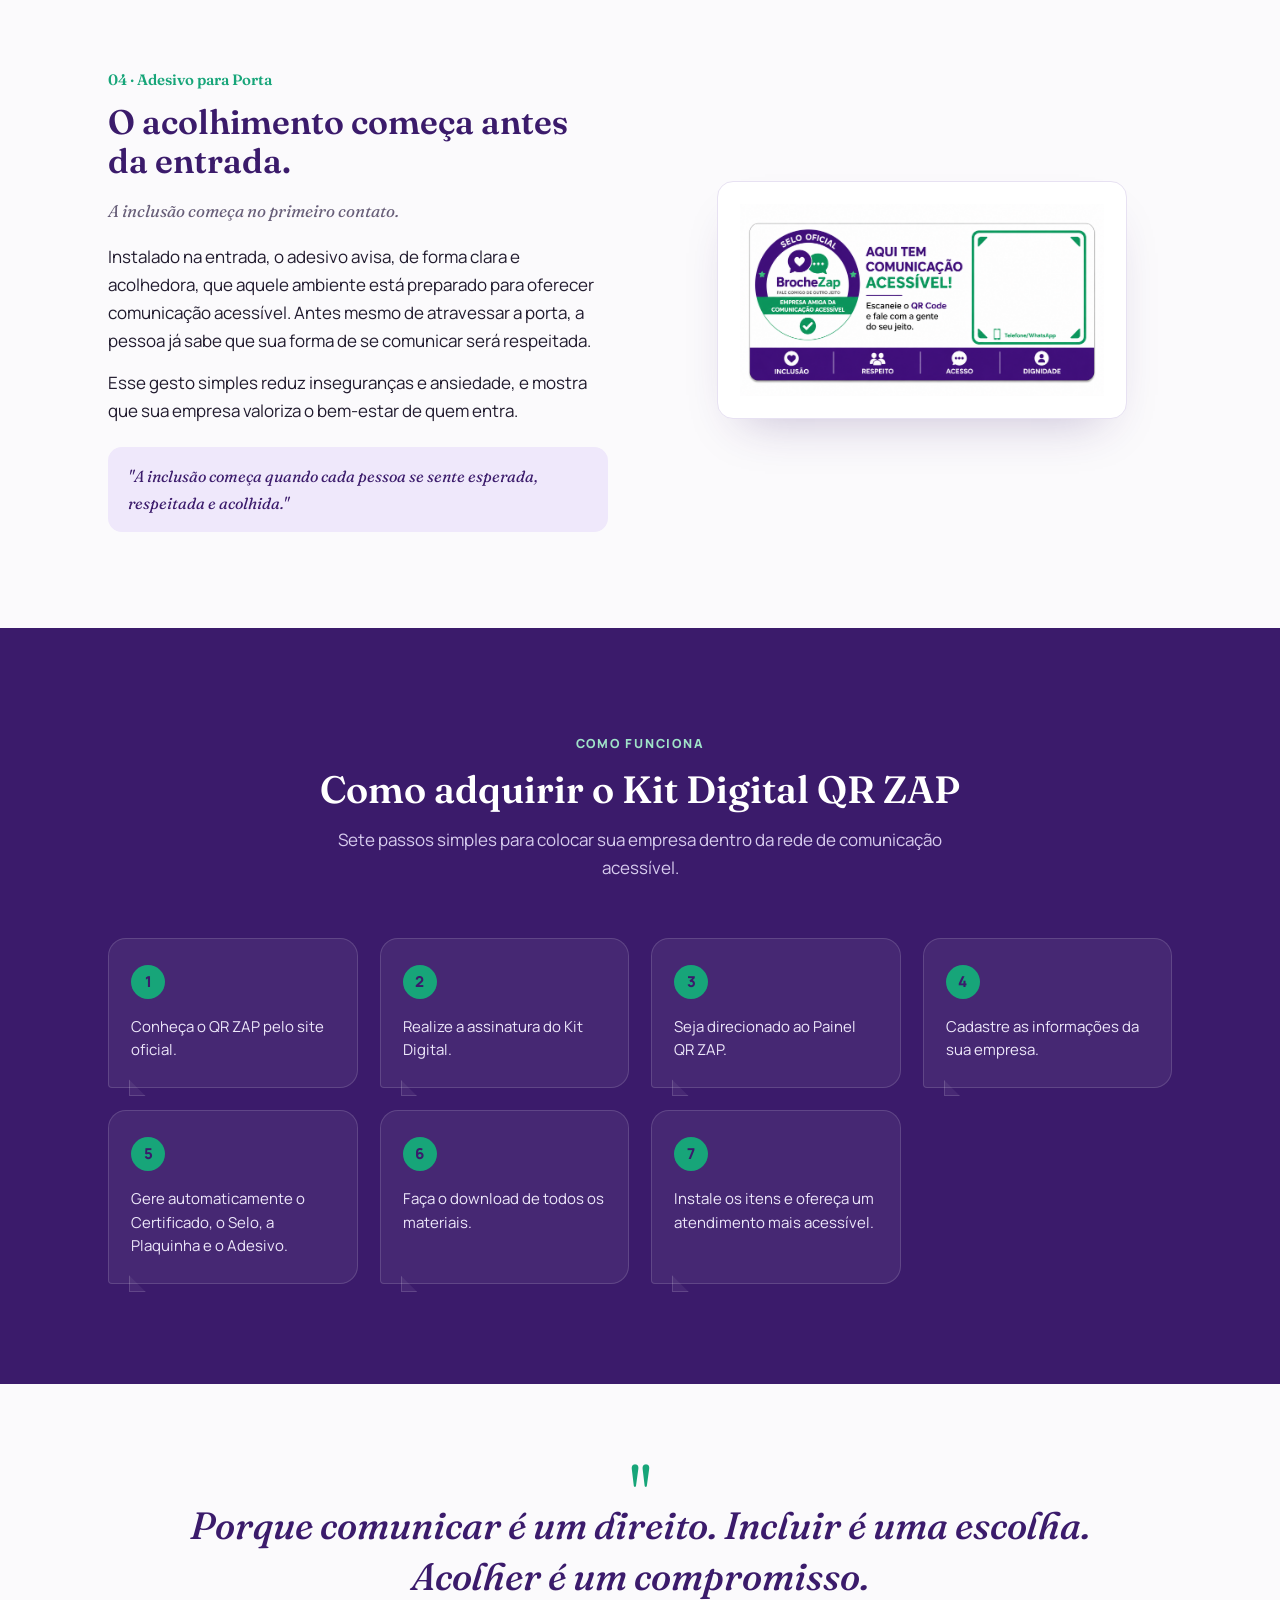
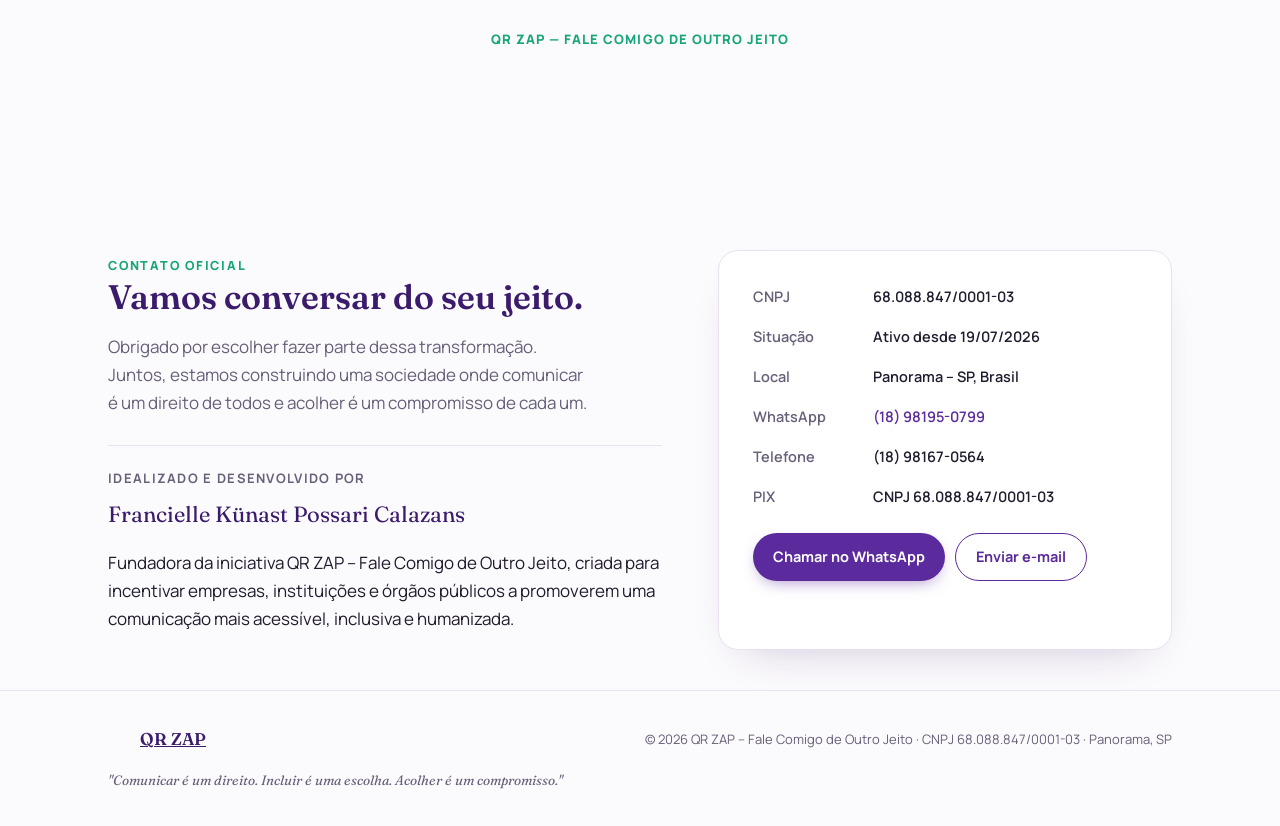
==== commit d071ae06: "Update manual-qr-zap.html" ====
--- a/manual-qr-zap.html
+++ b/manual-qr-zap.html
@@ -246,7 +246,7 @@
         <p class="hero-quote">"A comunicação acessível beneficia a todos. Pequenas atitudes promovem grandes transformações."</p>
       </div>
       <div class="hero-art">
-        <img src="assets/img/selo-oficial.png" alt="Selo Oficial QR ZAP — Empresa Amiga da Comunicação Acessível" loading="lazy">
+        <img src="selo-base.png" alt="Selo Oficial QR ZAP — Empresa Amiga da Comunicação Acessível" loading="lazy">
       </div>
     </div>
   </section>
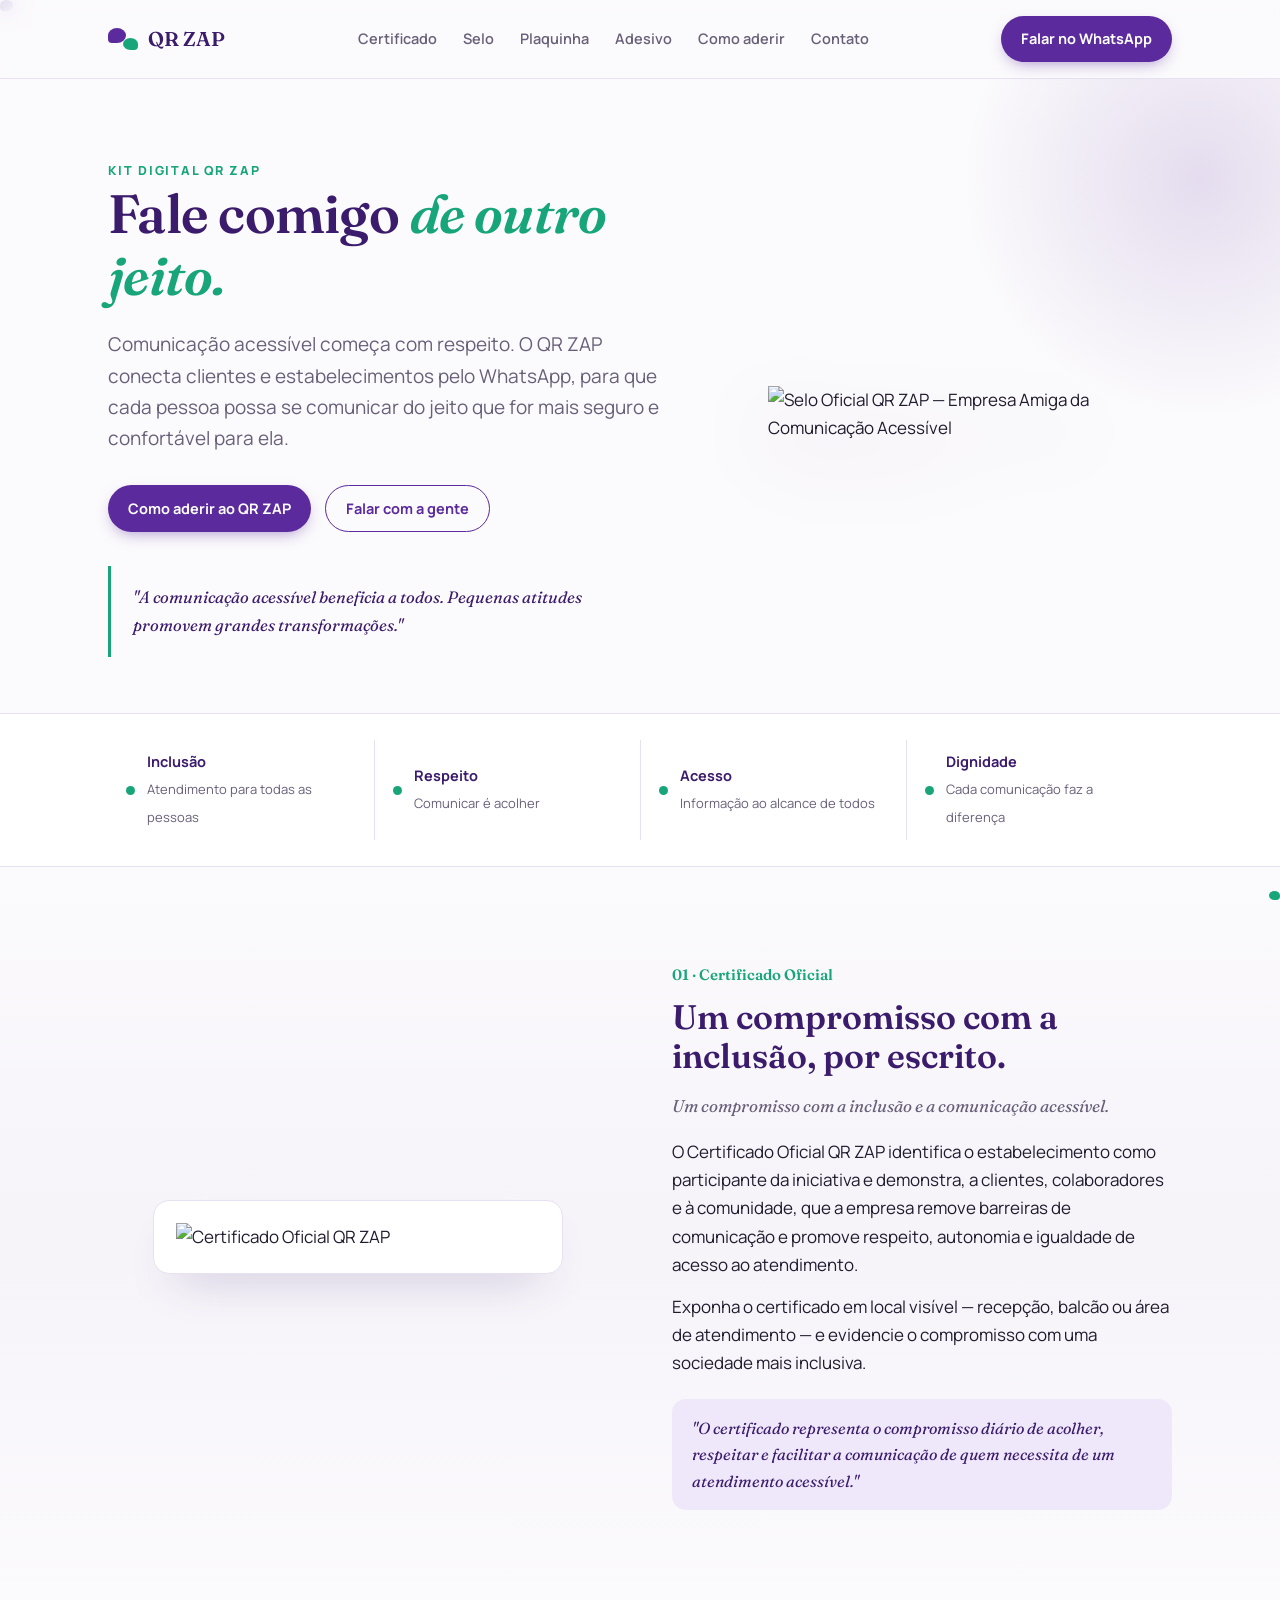
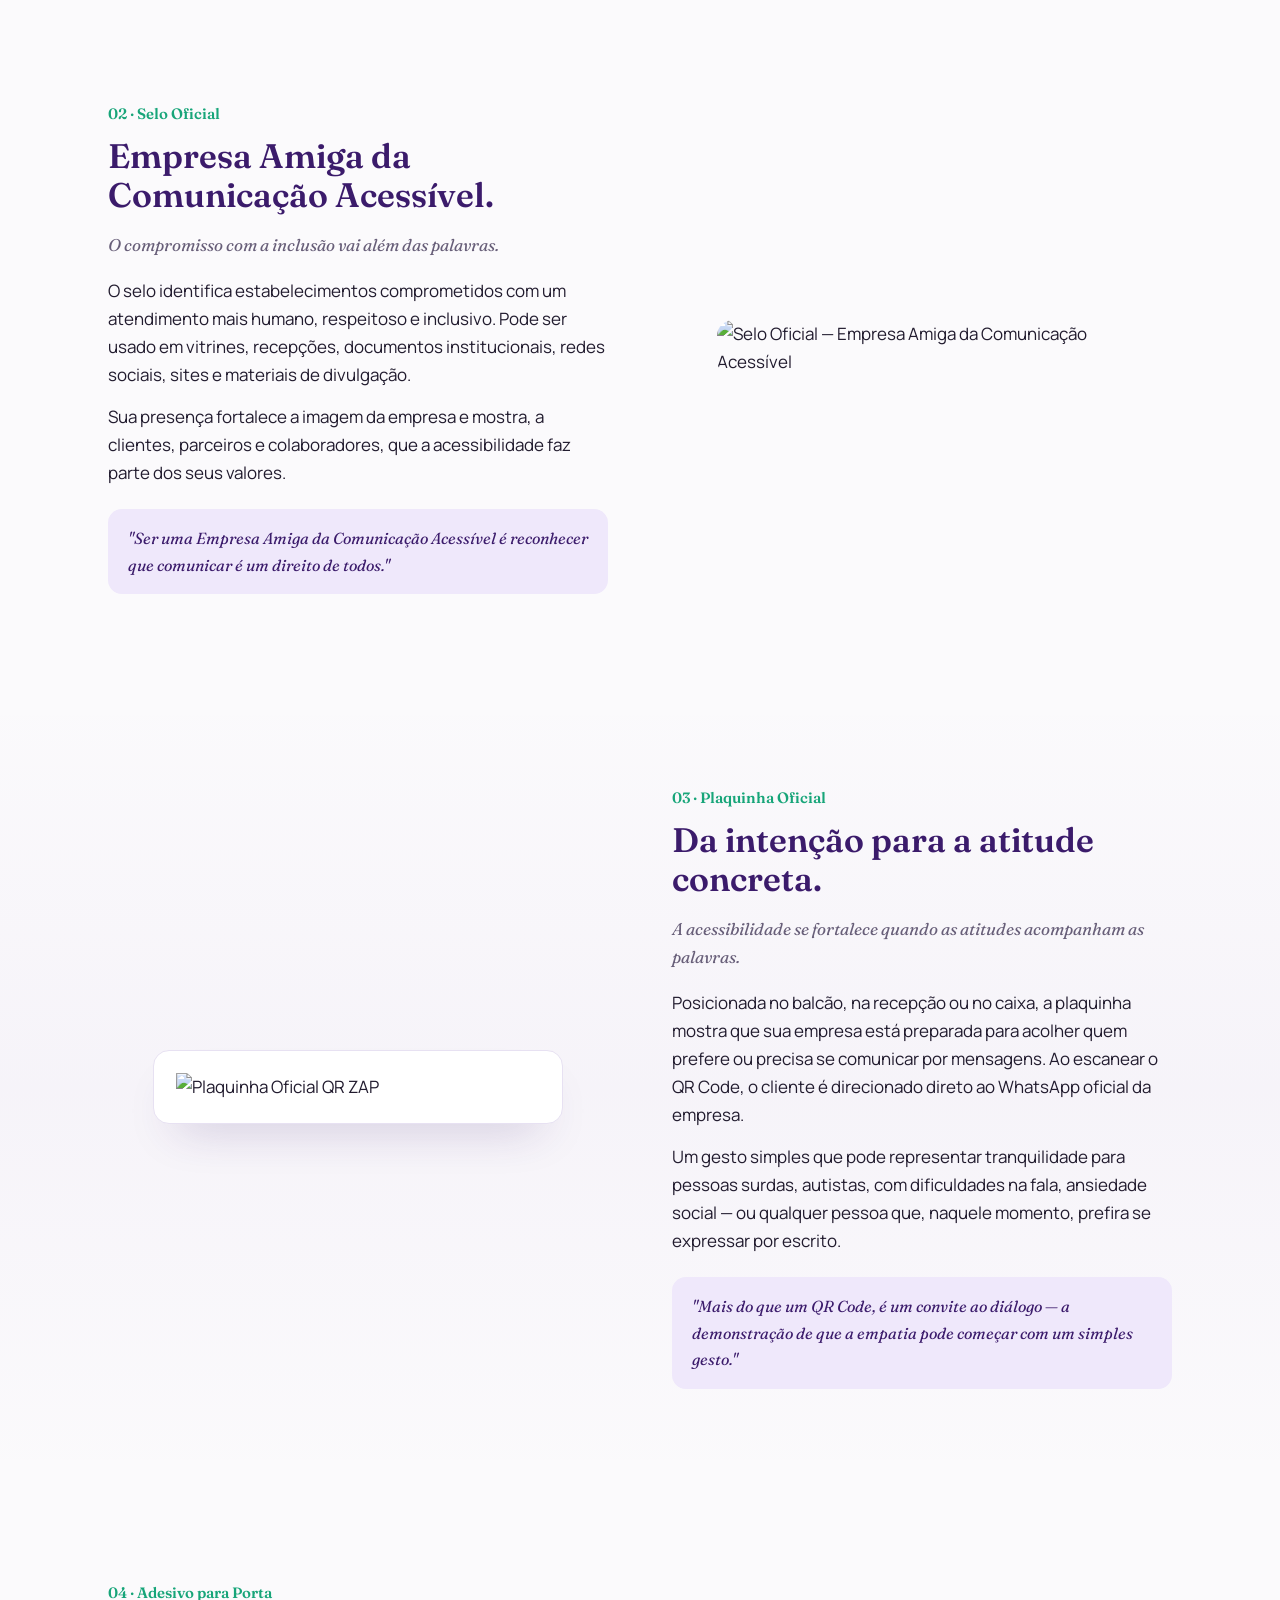
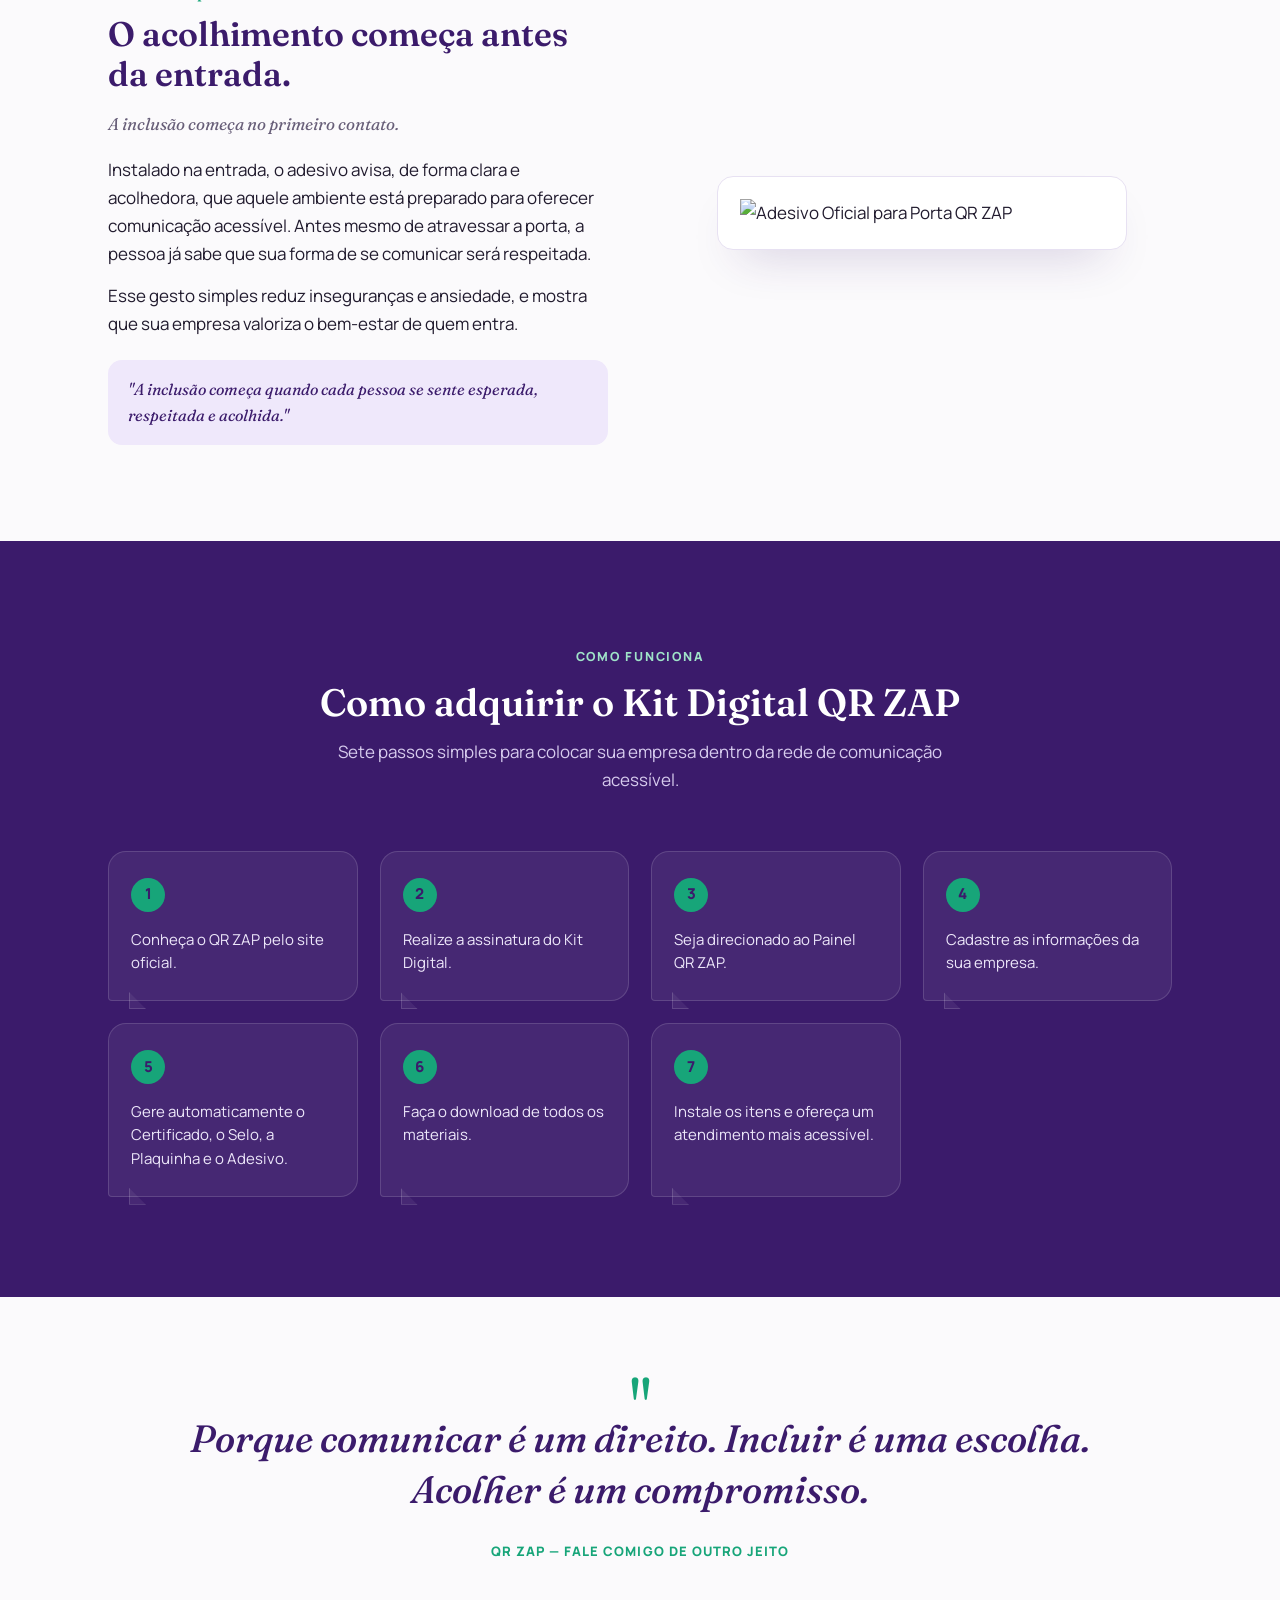
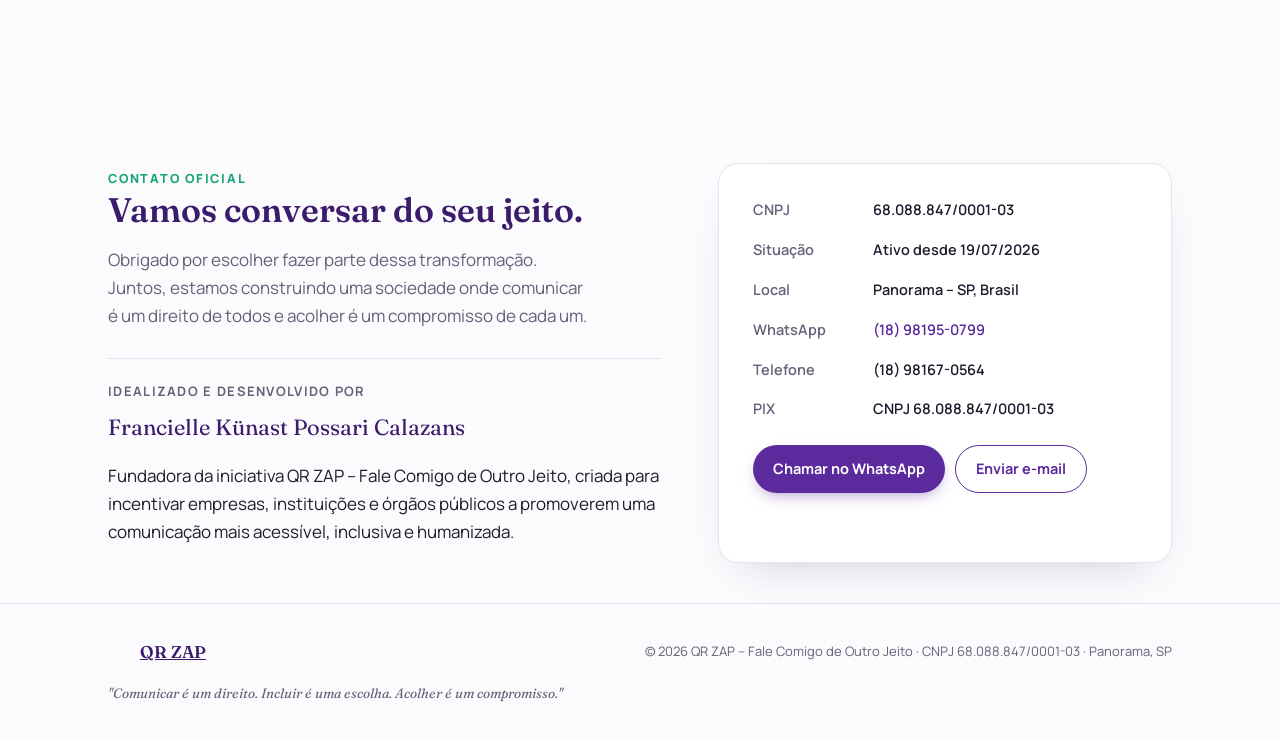
==== commit e23495b8: "manual-qr-zap.html" ====
--- a/manual-qr-zap.html
+++ b/manual-qr-zap.html
@@ -246,7 +246,7 @@
         <p class="hero-quote">"A comunicação acessível beneficia a todos. Pequenas atitudes promovem grandes transformações."</p>
       </div>
       <div class="hero-art">
-        <img src="selo-base.png" alt="Selo Oficial QR ZAP — Empresa Amiga da Comunicação Acessível" loading="lazy">
+        <img src="assets/img/selo-oficial.png" alt="Selo Oficial QR ZAP — Empresa Amiga da Comunicação Acessível" loading="lazy">
       </div>
     </div>
   </section>
@@ -262,7 +262,7 @@
 
   <section class="material" id="certificado">
     <div class="wrap">
-      <div class="art card"><img src="certificado-base.png" alt="Certificado Oficial QR ZAP" loading="lazy"></div>
+      <div class="art card"><img src="assets/img/certificado-oficial.png" alt="Certificado Oficial QR ZAP" loading="lazy"></div>
       <div class="copy">
         <span class="num">01 · Certificado Oficial</span>
         <h2>Um compromisso com a inclusão, por escrito.</h2>
@@ -276,7 +276,7 @@
 
   <section class="material reverse" id="selo">
     <div class="wrap">
-      <div class="art"><img src="selo-base.png" alt="Selo Oficial — Empresa Amiga da Comunicação Acessível" loading="lazy"></div>
+      <div class="art"><img src="assets/img/selo-oficial.png" alt="Selo Oficial — Empresa Amiga da Comunicação Acessível" loading="lazy"></div>
       <div class="copy">
         <span class="num">02 · Selo Oficial</span>
         <h2>Empresa Amiga da Comunicação Acessível.</h2>
@@ -290,7 +290,7 @@
 
   <section class="material" id="plaquinha">
     <div class="wrap">
-      <div class="art card"><img src="qr-azul-base.png" alt="Plaquinha Oficial QR ZAP" loading="lazy"></div>
+      <div class="art card"><img src="assets/img/plaquinha-qr.png" alt="Plaquinha Oficial QR ZAP" loading="lazy"></div>
       <div class="copy">
         <span class="num">03 · Plaquinha Oficial</span>
         <h2>Da intenção para a atitude concreta.</h2>
@@ -304,7 +304,7 @@
 
   <section class="material reverse" id="adesivo">
     <div class="wrap">
-      <div class="art card"><img src="adesivo-porta-base.png" alt="Adesivo Oficial para Porta QR ZAP" loading="lazy"></div>
+      <div class="art card"><img src="assets/img/adesivo-porta.png" alt="Adesivo Oficial para Porta QR ZAP" loading="lazy"></div>
       <div class="copy">
         <span class="num">04 · Adesivo para Porta</span>
         <h2>O acolhimento começa antes da entrada.</h2>
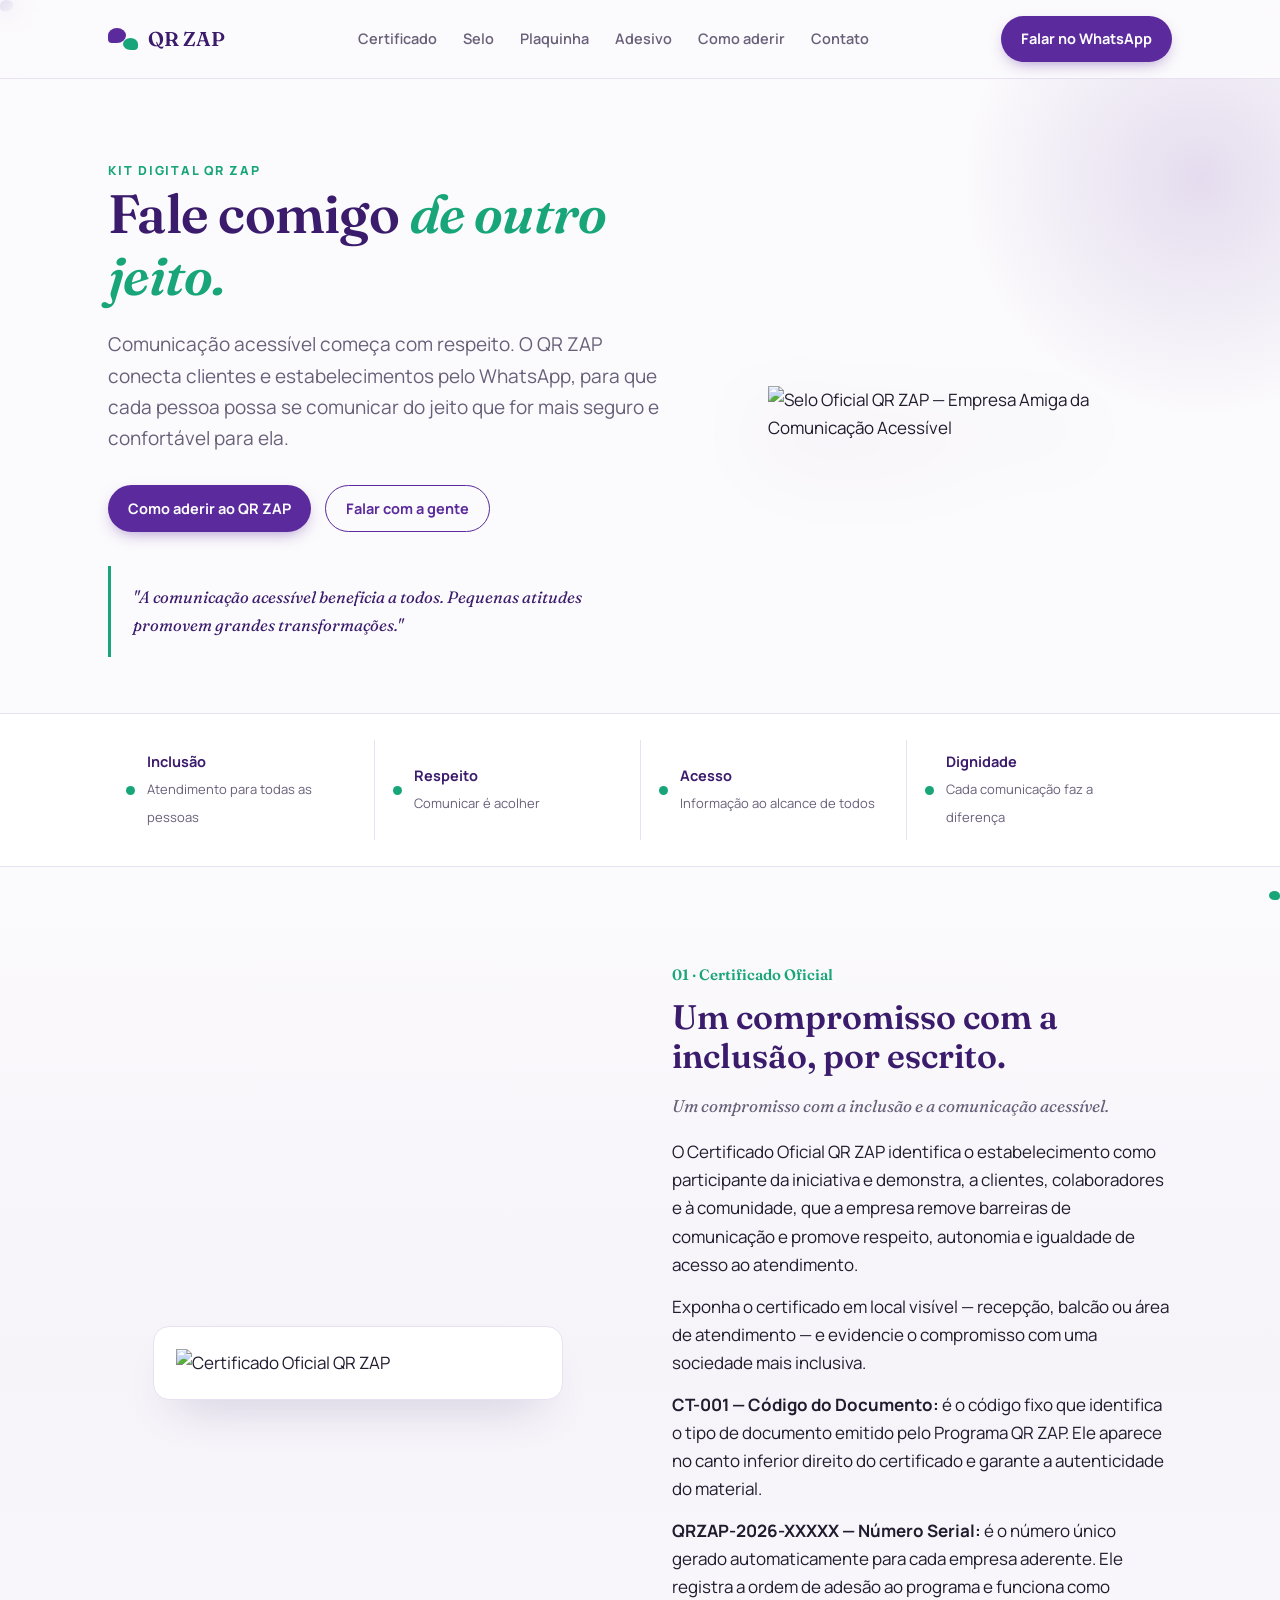
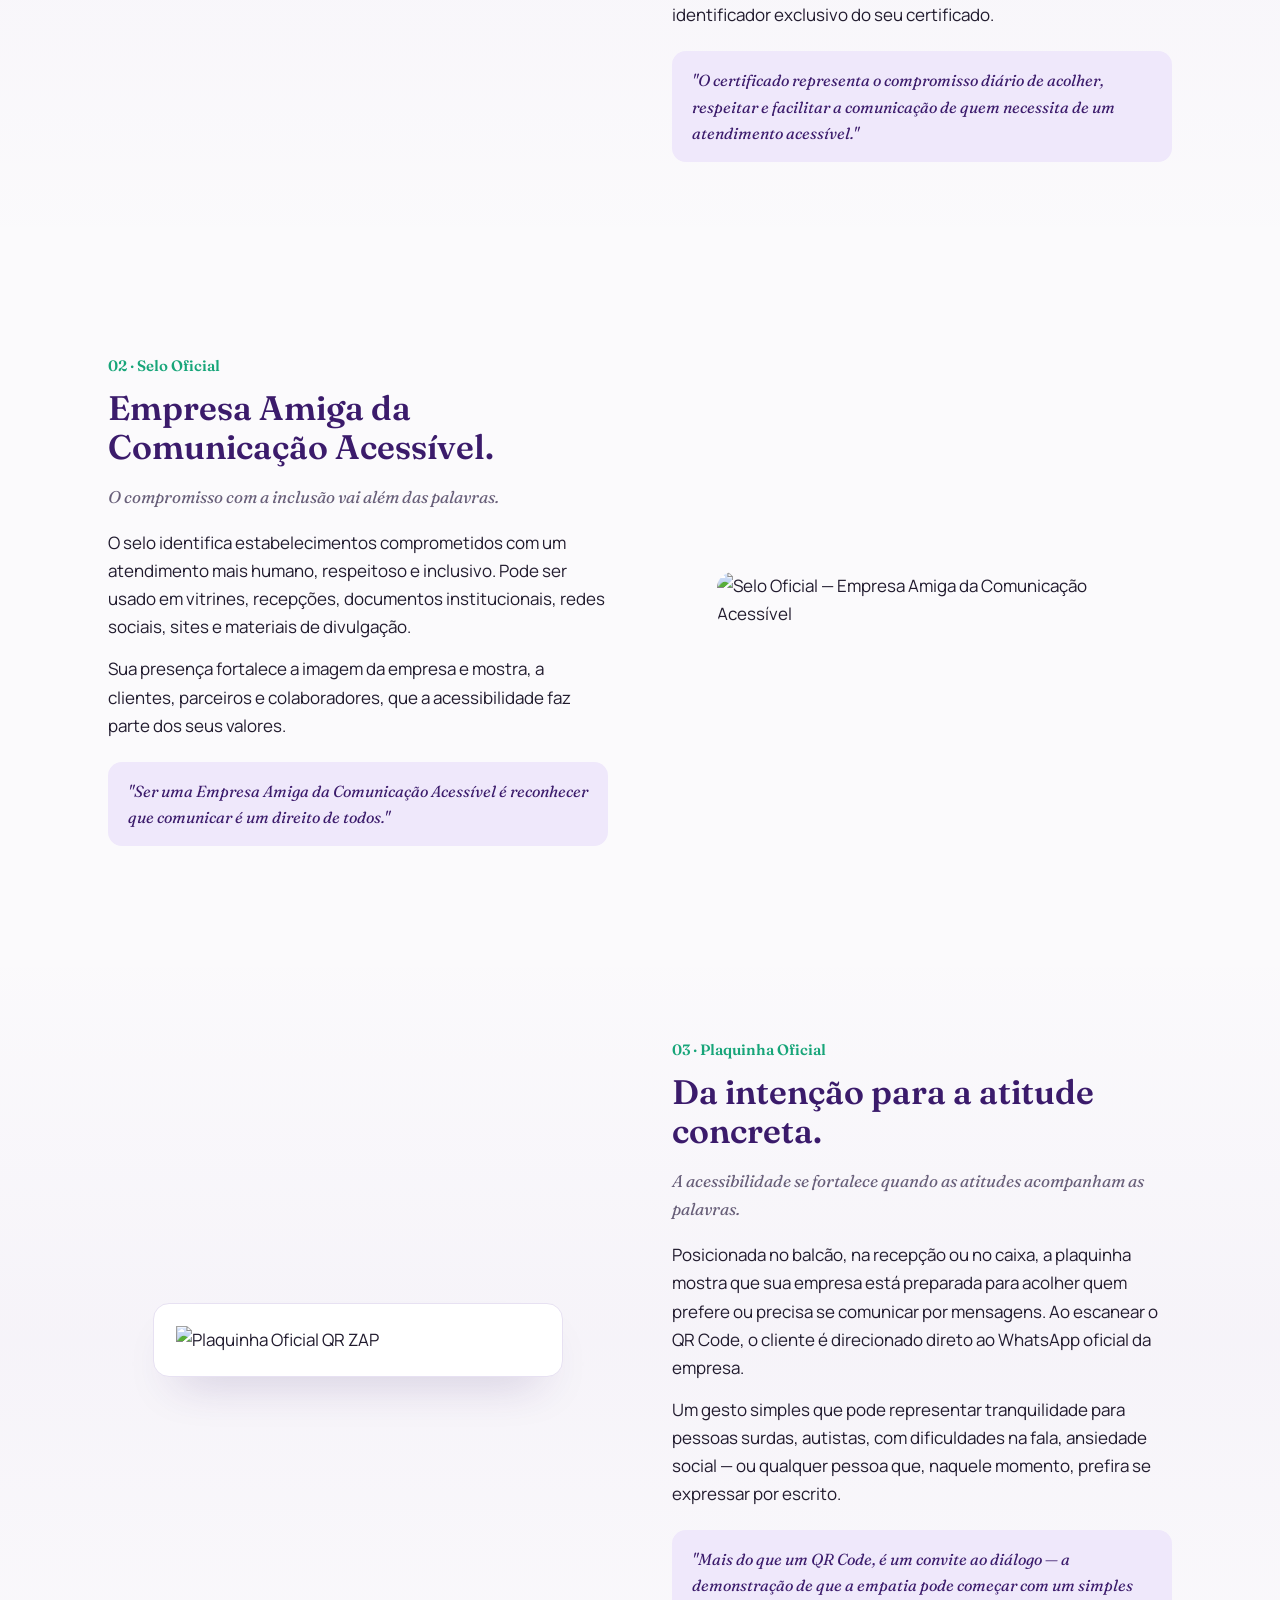
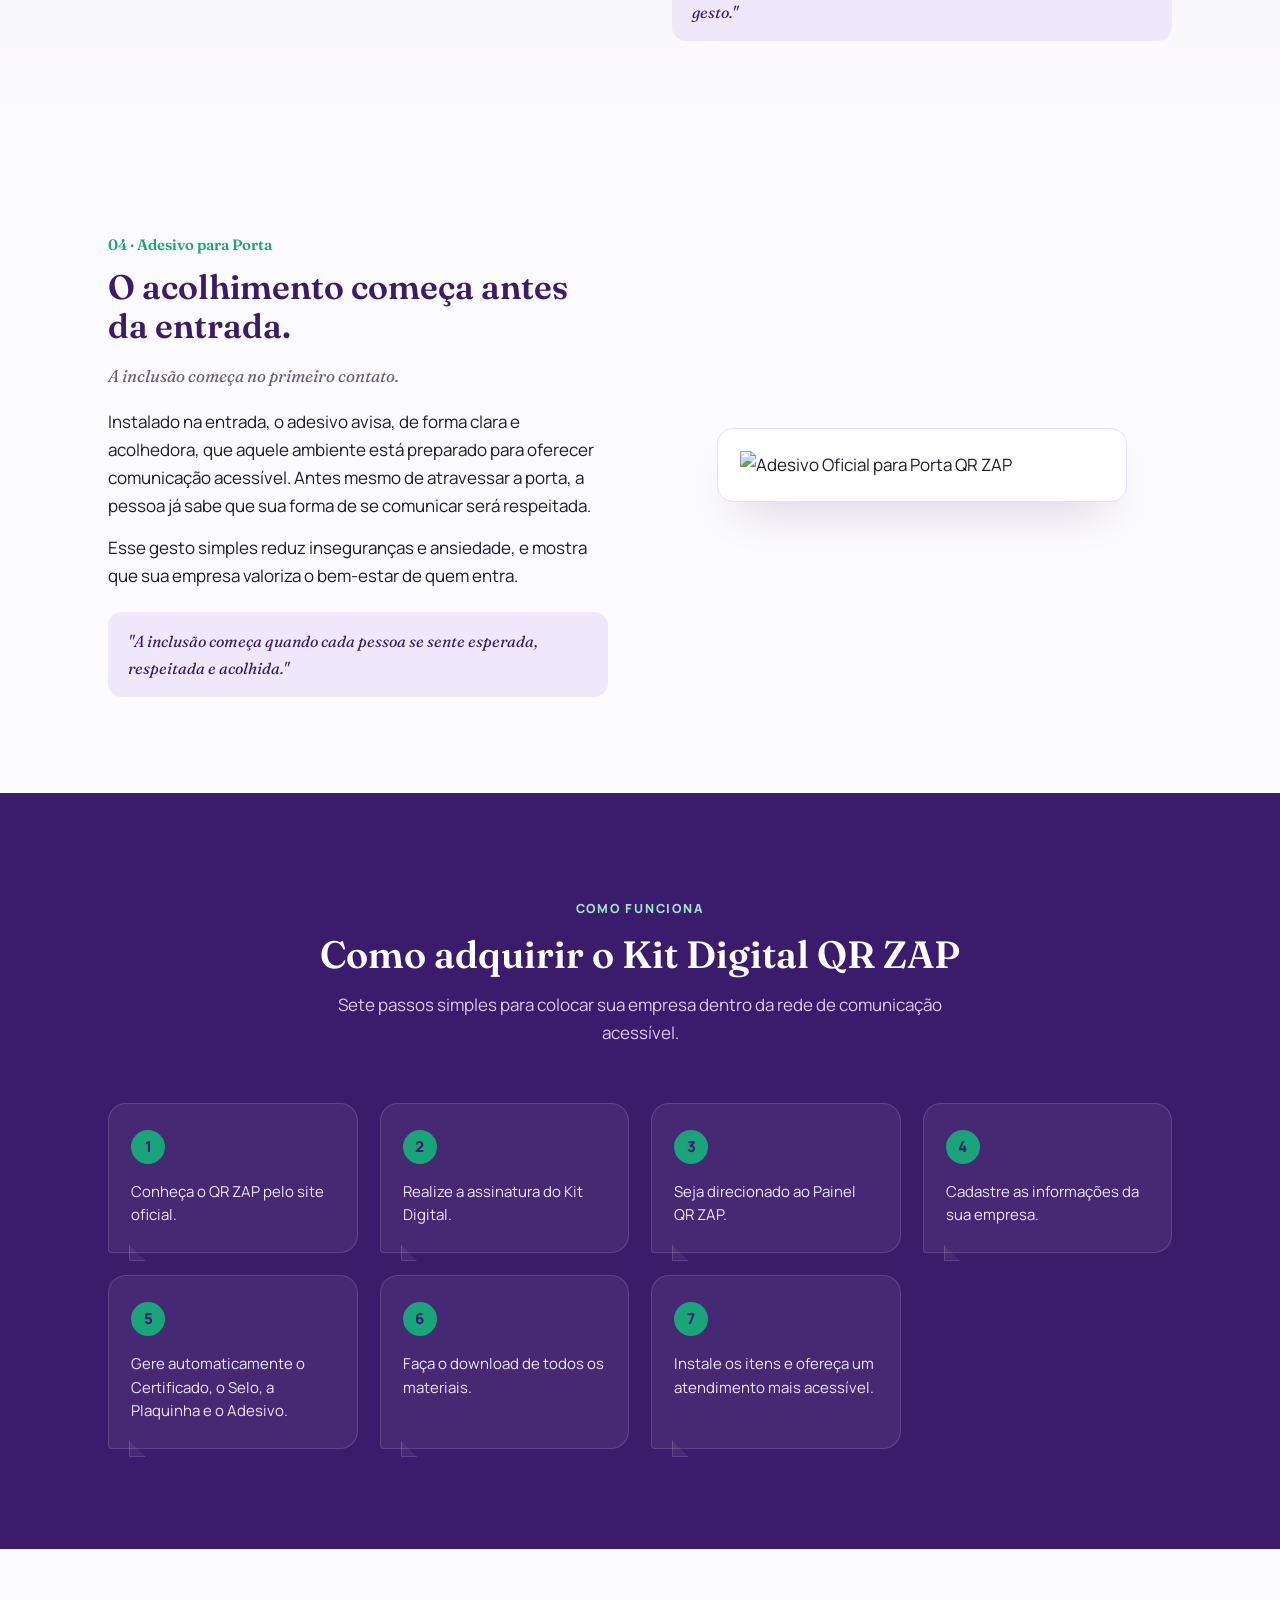
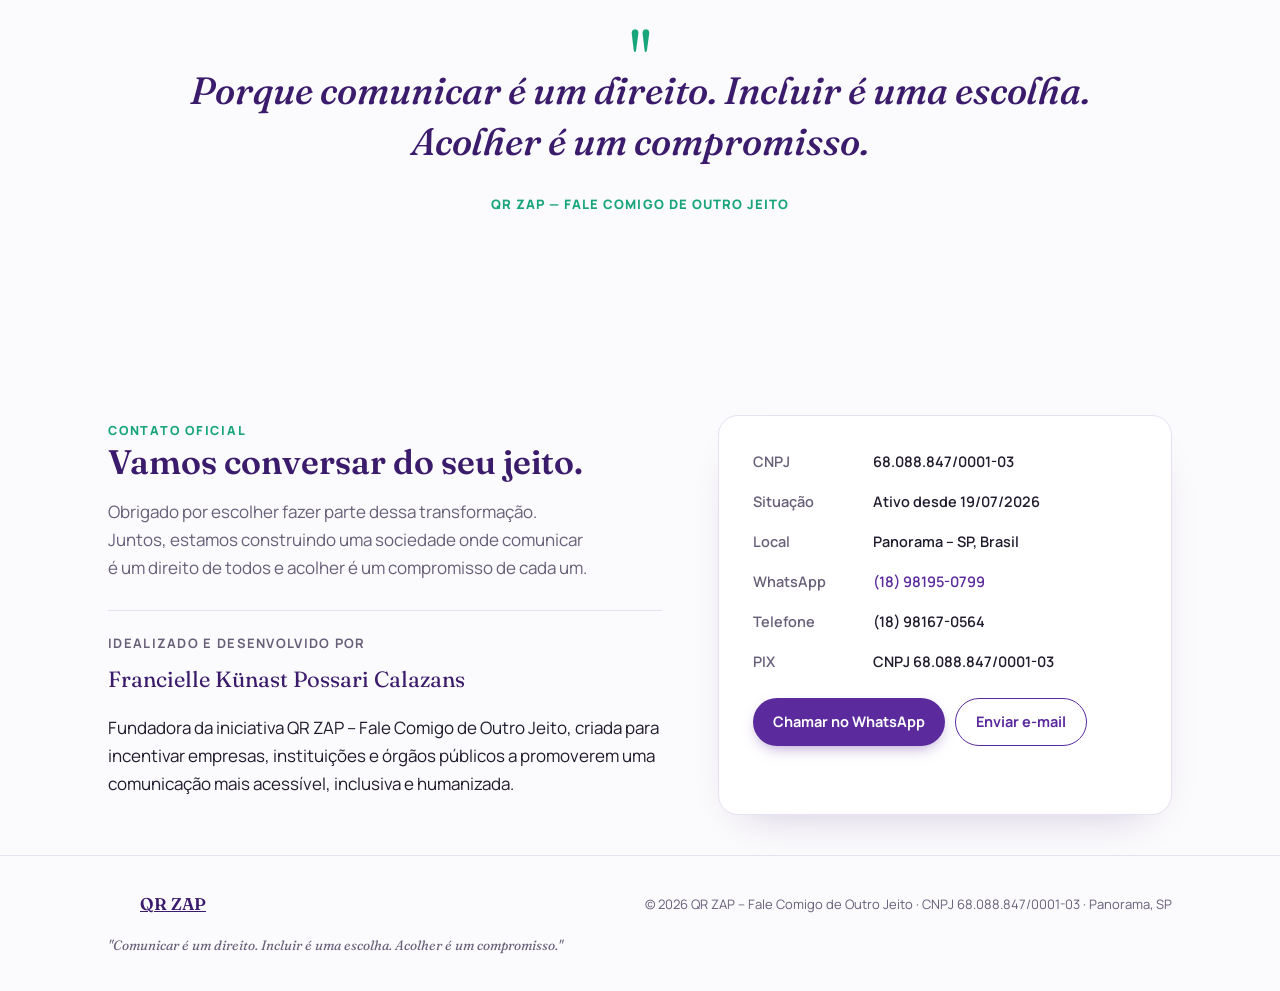
==== commit 5ddbeeae: "Update manual-qr-zap.html" ====
--- a/manual-qr-zap.html
+++ b/manual-qr-zap.html
@@ -269,6 +269,8 @@
         <p class="tagline">Um compromisso com a inclusão e a comunicação acessível.</p>
         <p>O Certificado Oficial QR ZAP identifica o estabelecimento como participante da iniciativa e demonstra, a clientes, colaboradores e à comunidade, que a empresa remove barreiras de comunicação e promove respeito, autonomia e igualdade de acesso ao atendimento.</p>
         <p>Exponha o certificado em local visível — recepção, balcão ou área de atendimento — e evidencie o compromisso com uma sociedade mais inclusiva.</p>
+        <p><strong>CT-001 — Código do Documento:</strong> é o código fixo que identifica o tipo de documento emitido pelo Programa QR ZAP. Ele aparece no canto inferior direito do certificado e garante a autenticidade do material.</p>
+        <p><strong>QRZAP-2026-XXXXX — Número Serial:</strong> é o número único gerado automaticamente para cada empresa aderente. Ele registra a ordem de adesão ao programa e funciona como identificador exclusivo do seu certificado.</p>
         <blockquote>"O certificado representa o compromisso diário de acolher, respeitar e facilitar a comunicação de quem necessita de um atendimento acessível."</blockquote>
       </div>
     </div>
